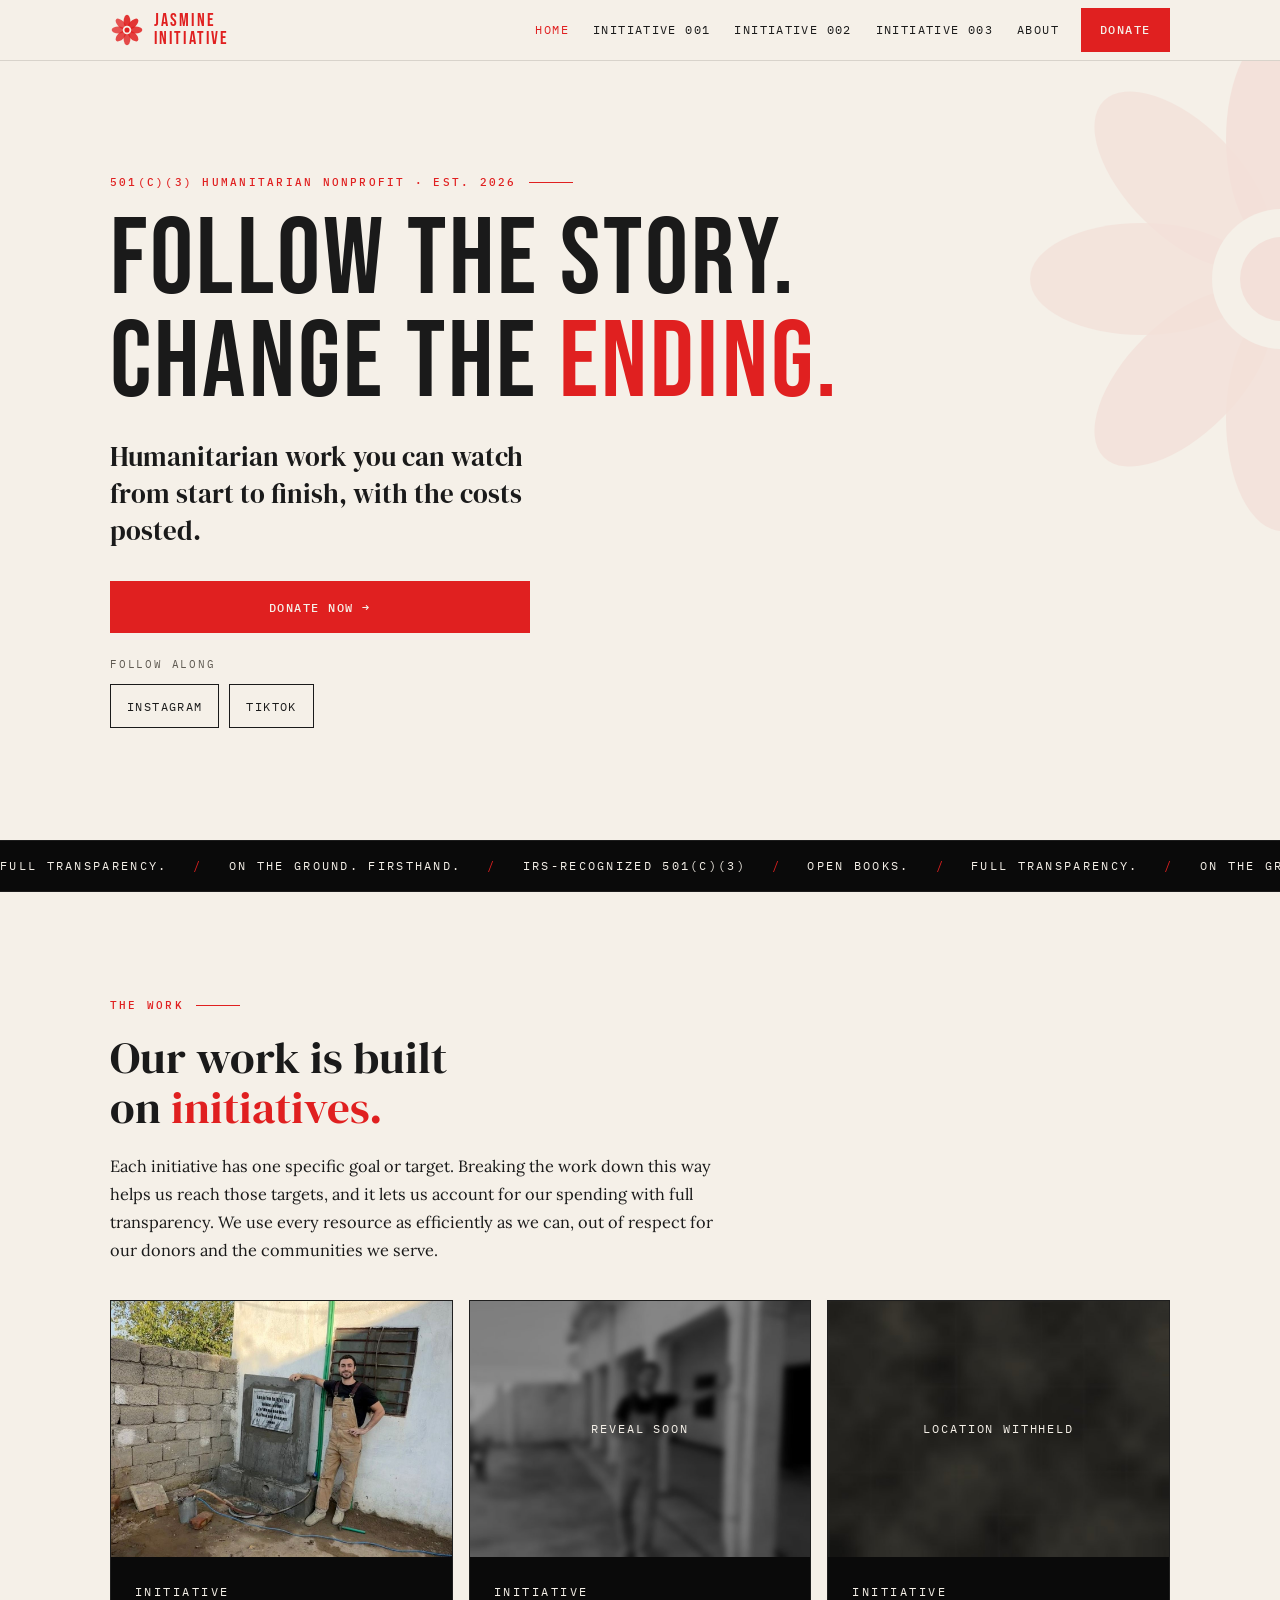
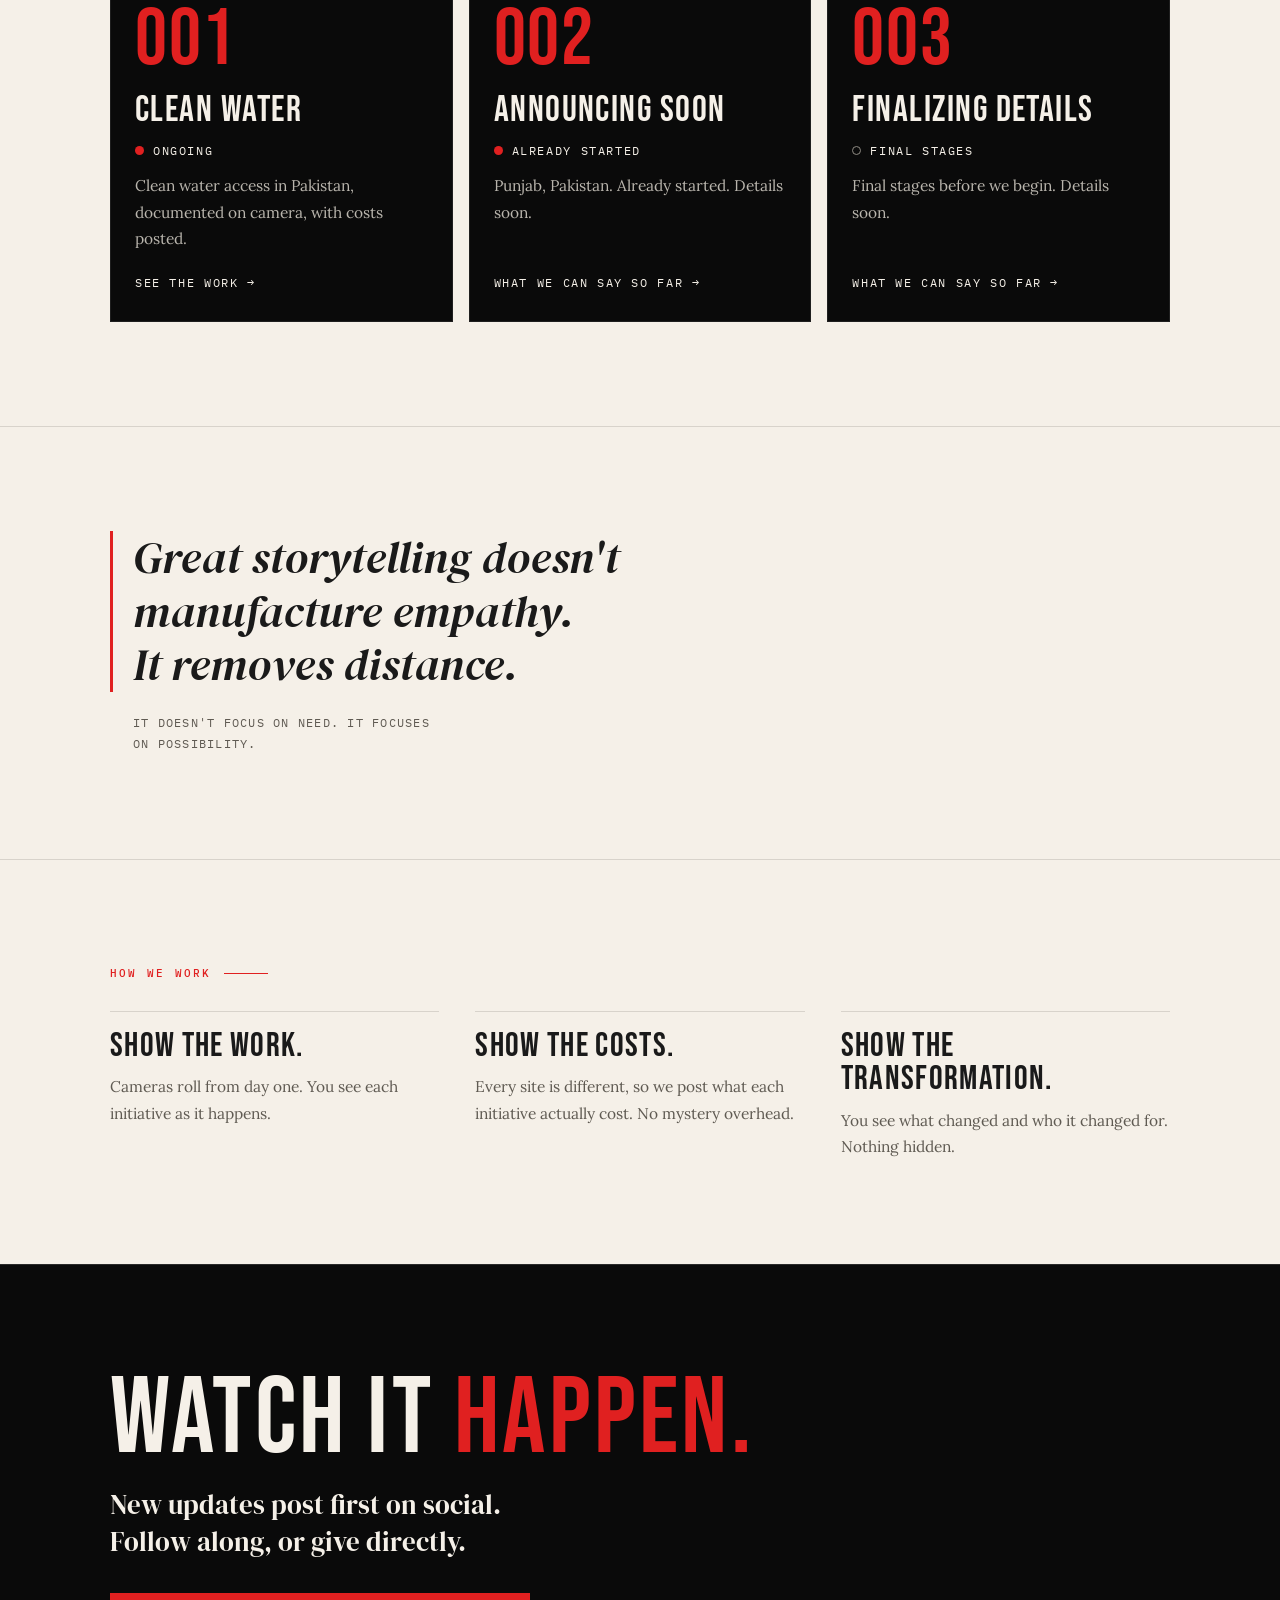
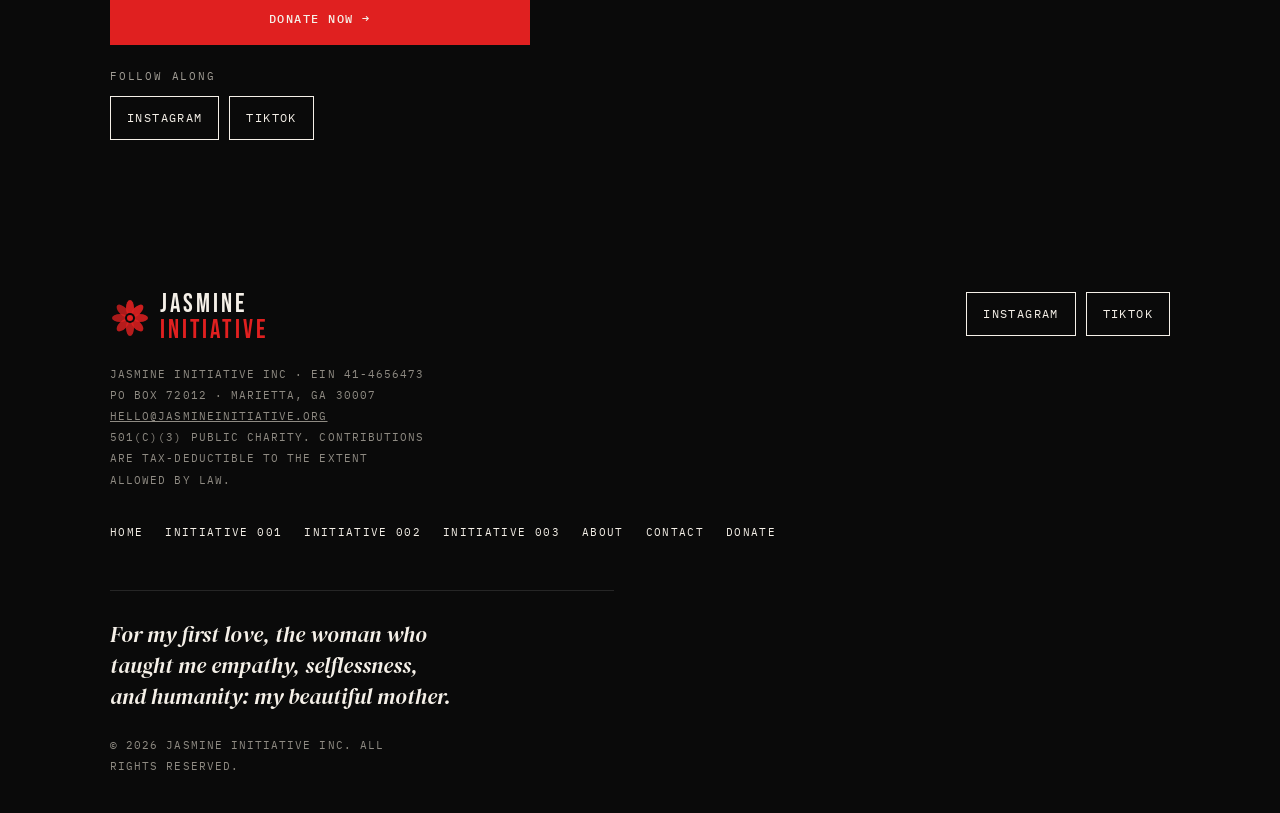
==== index.html @ 0923b0aa "Remove receipt/tracked-to-the-dollar promises sitewide; post costs per initiative instead Co-Authore" ====
<!doctype html>
<html lang="en">
<head>
<meta charset="utf-8">
<meta name="viewport" content="width=device-width, initial-scale=1, viewport-fit=cover">
<title>Jasmine Initiative | Follow the story. Change the ending.</title>
<meta name="description" content="Humanitarian work you can watch from start to finish, with every dollar tracked. A 501(c)(3) public charity.">
<meta name="theme-color" content="#0A0A0A">
<meta property="og:site_name" content="Jasmine Initiative">
<meta property="og:type" content="website">
<meta property="og:title" content="Jasmine Initiative | Follow the story. Change the ending.">
<meta property="og:description" content="Humanitarian work you can watch from start to finish, with every dollar tracked. A 501(c)(3) public charity.">
<meta name="twitter:card" content="summary_large_image">
<meta property="og:url" content="https://jasmineinitiative.org/">
<meta property="og:image" content="https://jasmineinitiative.org/img/share.jpg">
<link rel="canonical" href="https://jasmineinitiative.org/">
<link rel="icon" href="data:image/svg+xml,%3Csvg xmlns='http://www.w3.org/2000/svg' viewBox='0 0 40 40'%3E%3Crect width='40' height='40' fill='%230A0A0A'/%3E%3Cg fill='%23E02020'%3E%3Cellipse cx='20' cy='10' rx='4' ry='8'/%3E%3Cellipse cx='20' cy='10' rx='4' ry='8' transform='rotate(45 20 20)'/%3E%3Cellipse cx='20' cy='10' rx='4' ry='8' transform='rotate(90 20 20)'/%3E%3Cellipse cx='20' cy='10' rx='4' ry='8' transform='rotate(135 20 20)'/%3E%3Cellipse cx='20' cy='10' rx='4' ry='8' transform='rotate(180 20 20)'/%3E%3Cellipse cx='20' cy='10' rx='4' ry='8' transform='rotate(225 20 20)'/%3E%3Cellipse cx='20' cy='10' rx='4' ry='8' transform='rotate(270 20 20)'/%3E%3Cellipse cx='20' cy='10' rx='4' ry='8' transform='rotate(315 20 20)'/%3E%3C/g%3E%3Ccircle cx='20' cy='20' r='5' fill='%230A0A0A'/%3E%3Ccircle cx='20' cy='20' r='3' fill='%23E02020'/%3E%3C/svg%3E">
<link rel="preconnect" href="https://fonts.googleapis.com">
<link rel="preconnect" href="https://fonts.gstatic.com" crossorigin>
<link href="https://fonts.googleapis.com/css2?family=Bebas+Neue&family=DM+Serif+Display:ital@0;1&family=IBM+Plex+Mono:wght@400;500&family=Lora:ital,wght@0,400;0,500;1,400&display=swap" rel="stylesheet">
<link rel="stylesheet" href="assets/site.css?v=7f39c078">
</head>
<body>
<svg width="0" height="0" style="position:absolute" aria-hidden="true" focusable="false">
  <symbol id="flower" viewBox="0 0 40 40">
    <g fill="#E02020">
      <ellipse cx="20" cy="10" rx="4" ry="8" opacity=".9"/>
      <ellipse cx="20" cy="10" rx="4" ry="8" opacity=".9" transform="rotate(45 20 20)"/>
      <ellipse cx="20" cy="10" rx="4" ry="8" opacity=".85" transform="rotate(90 20 20)"/>
      <ellipse cx="20" cy="10" rx="4" ry="8" opacity=".85" transform="rotate(135 20 20)"/>
      <ellipse cx="20" cy="10" rx="4" ry="8" opacity=".8" transform="rotate(180 20 20)"/>
      <ellipse cx="20" cy="10" rx="4" ry="8" opacity=".8" transform="rotate(225 20 20)"/>
      <ellipse cx="20" cy="10" rx="4" ry="8" opacity=".75" transform="rotate(270 20 20)"/>
      <ellipse cx="20" cy="10" rx="4" ry="8" opacity=".75" transform="rotate(315 20 20)"/>
    </g>
    <circle cx="20" cy="20" r="5" style="fill:var(--core,#F5F0E8)"/>
    <circle cx="20" cy="20" r="3" fill="#E02020"/>
  </symbol>
</svg>

<a class="skip" href="#main">Skip to content</a>
<header class="bar">
  <div class="wrap bar-in">
    <a class="brand" href="./" aria-current="page" data-nav aria-label="Jasmine Initiative home">
      <svg aria-hidden="true"><use href="#flower"/></svg>
      <span class="brand-t"><span>JASMINE</span><span class="i">INITIATIVE</span></span>
    </a>
    <nav class="nav-d" aria-label="Primary">
      <a href="./" aria-current="page" data-nav>Home</a>
      <a href="initiative-001/" data-nav>Initiative 001</a>
      <a href="initiative-002/" data-nav>Initiative 002</a>
      <a href="initiative-003/" data-nav>Initiative 003</a>
      <a href="about/" data-nav>About</a>
    </nav>
    <a class="btn" style="min-height:44px;padding:0 18px" href="donate/" data-nav>Donate</a>
    <button class="menu-btn" id="menuBtn" type="button" aria-expanded="false" aria-controls="menu">Menu</button>
  </div>
</header>

<div class="menu" id="menu" hidden>
  <a class="big" href="./" aria-current="page" data-nav>Home</a>
  <a class="big" href="initiative-001/" data-nav>Initiative 001</a>
  <a class="big" href="initiative-002/" data-nav>Initiative 002</a>
  <a class="big" href="initiative-003/" data-nav>Initiative 003</a>
  <a class="big" href="about/" data-nav>About</a>
  <a class="big" href="contact/" data-nav>Contact</a>
  <a class="big" href="donate/" data-nav>Donate</a>
  <div class="follow">
    <p class="mono" style="margin:0 0 10px">Follow along</p>
    <div class="socials" data-socials></div>
  </div>
</div>


<main id="main">
  <section class="hero">
    <svg class="hero-flower" viewBox="0 0 40 40" aria-hidden="true"><use href="#flower"/></svg>
    <div class="wrap">
      <p class="eyebrow">501(c)(3) Humanitarian Nonprofit &middot; Est. 2026</p>
      <h1 class="h1">Follow the story.<br>Change the <em>ending.</em></h1>
      <p class="lede">Humanitarian work you can watch from start to finish, with the costs posted.</p>
      <div class="cta">
        <a class="btn" href="donate/" data-nav>Donate now &rarr;</a>
      </div>
      <p class="mono follow-label">Follow along</p>
      <div class="socials" data-socials></div>
    </div>
  </section>

  <div class="ticker" aria-hidden="true">
    <div class="track">
      <span>Full transparency.</span><span>On the ground. Firsthand.</span><span>IRS-recognized 501(c)(3)</span><span>Open books.</span>
      <span>Full transparency.</span><span>On the ground. Firsthand.</span><span>IRS-recognized 501(c)(3)</span><span>Open books.</span>
    </div>
  </div>

  <section class="sec">
    <div class="wrap">
      <p class="eyebrow">The work</p>
      <h2 class="h2">Our work is built on <em>initiatives.</em></h2>
      <p class="copy">Each initiative has one specific goal or target. Breaking the work down this way helps us reach those targets, and it lets us account for our spending with full transparency. We use every resource as efficiently as we can, out of respect for our donors and the communities we serve.</p>
      <div class="cards" style="margin-top:36px">
        <a class="card c" href="initiative-001/" data-nav>
          <div class="c-media"><img src="img/well-1-plaque-wide.jpg" width="1600" height="900" loading="lazy" alt="Chuck standing beside the first well with the Initiative 001 plaque mounted on it"></div>
          <div class="c-body">
            <div class="c-num"><span class="lab">Initiative</span><span class="n">001</span></div>
            <h3>Clean water</h3>
            <span class="status"><i aria-hidden="true"></i>Ongoing</span>
            <p>Clean water access in Pakistan, documented on camera, with costs posted.</p>
            <span class="go">See the work &rarr;</span>
          </div>
        </a>
        <a class="card c" href="initiative-002/" data-nav>
          <div class="c-media"><img src="img/initiative-002-teaser.jpg" width="800" height="600" loading="lazy" alt=""><span class="c-tag">Reveal soon</span></div>
          <div class="c-body">
            <div class="c-num"><span class="lab">Initiative</span><span class="n">002</span></div>
            <h3>Announcing soon</h3>
            <span class="status"><i aria-hidden="true"></i>Already started</span>
            <p>Punjab, Pakistan. Already started. Details soon.</p>
            <span class="go">What we can say so far &rarr;</span>
          </div>
        </a>
        <a class="card c" href="initiative-003/" data-nav>
          <div class="c-media"><img src="img/initiative-003-map.jpg" width="800" height="600" loading="lazy" alt=""><span class="c-tag">Location withheld</span></div>
          <div class="c-body">
            <div class="c-num"><span class="lab">Initiative</span><span class="n">003</span></div>
            <h3>Finalizing details</h3>
            <span class="status"><i class="off" aria-hidden="true"></i>Final stages</span>
            <p>Final stages before we begin. Details soon.</p>
            <span class="go">What we can say so far &rarr;</span>
          </div>
        </a>
      </div>
    </div>
  </section>

  <section class="sec">
    <div class="wrap">
      <blockquote class="pull" style="margin-inline:0">Great storytelling doesn't manufacture empathy. It removes distance.</blockquote>
      <p class="pull-sub">It doesn't focus on need. It focuses on possibility.</p>
    </div>
  </section>

  <section class="sec">
    <div class="wrap">
      <p class="eyebrow">How we work</p>
      <div class="trio" style="margin-top:28px">
        <div><h3>Show the work.</h3><p>Cameras roll from day one. You see each initiative as it happens.</p></div>
        <div><h3>Show the costs.</h3><p>Every site is different, so we post what each initiative actually cost. No mystery overhead.</p></div>
        <div><h3>Show the transformation.</h3><p>You see what changed and who it changed for. Nothing hidden.</p></div>
      </div>
    </div>
  </section>

  <section class="sec band-dark">
    <div class="wrap">
      <h2 class="h1" style="margin-bottom:16px">Watch it <em>happen.</em></h2>
      <p class="lede" style="max-width:30ch">New updates post first on social. Follow along, or give directly.</p>
      <div class="cta" style="margin-bottom:8px"><a class="btn" href="donate/" data-nav>Donate now &rarr;</a></div>
      <p class="mono follow-label">Follow along</p>
      <div class="socials" data-socials></div>
    </div>
  </section>
</main>
<footer class="foot">
  <div class="wrap">
    <div class="foot-in">
      <div>
        <div class="brand" style="margin:0 0 20px">
          <svg aria-hidden="true"><use href="#flower"/></svg>
          <span class="brand-t"><span>JASMINE</span><span class="i">INITIATIVE</span></span>
        </div>
        <p>Jasmine Initiative Inc &middot; EIN 41-4656473<br>PO Box 72012 &middot; Marietta, GA 30007<br><a class="em" data-em="uryyb@wnfzvarvavgvngvir.bet">hello [at] jasmineinitiative [dot] org</a><br>501(c)(3) public charity. Contributions are tax-deductible to the extent allowed by law.</p>
      </div>
      <div class="socials" data-socials style="align-content:flex-start"></div>
    </div>
    <nav aria-label="Footer">
      <a href="./" aria-current="page" data-nav>Home</a>
      <a href="initiative-001/" data-nav>Initiative 001</a>
      <a href="initiative-002/" data-nav>Initiative 002</a>
      <a href="initiative-003/" data-nav>Initiative 003</a>
      <a href="about/" data-nav>About</a>
      <a href="contact/" data-nav>Contact</a>
      <a href="donate/" data-nav>Donate</a>
    </nav>
    <p class="dedication">For my first love, the woman who taught me empathy, selflessness, and humanity: my beautiful mother.</p>
    <p class="copyright">&copy; 2026 Jasmine Initiative Inc. All rights reserved.</p>
  </div>
</footer>

<script src="assets/site.js?v=7f39c078"></script>
</body>
</html>
---- assets/site.css ----
/* Layout: mobile-first, single column bands. Light pages for donors, dark pages for the initiatives.
     One red moment per headline, red never used as a background. Committed single look (brand rule), not OS-theme driven. */
  :root{
    --ink:#1A1A1A; --paper:#F5F0E8; --black:#0A0A0A; --red:#E02020;
    --display:'Bebas Neue','Arial Narrow',Impact,sans-serif;
    --serif:'DM Serif Display',Georgia,serif;
    --mono:'IBM Plex Mono','Courier New',monospace;
    --body:'Lora',Georgia,serif;
    --bg:var(--paper); --fg:var(--ink); --muted:#5F5A52; --line:#D8D3CB; --card:#FBF8F2;
    color-scheme:light;
  }
  body.dark{ --bg:var(--black); --fg:var(--paper); --muted:#A19D95; --line:#262626; --card:#121212; }

  .give{max-width:560px;width:100%}
@media(min-width:860px){.give-grid{grid-template-columns:1fr minmax(0,520px);align-items:start}.give{justify-self:end}}
.give{position:relative}
.give dbox-widget{display:block;min-height:420px;position:relative}
.give-loading{position:absolute;top:24px;left:0;right:0;margin:0;font-family:var(--mono);font-size:.78rem;letter-spacing:.12em;text-transform:uppercase;color:var(--muted,#555)}
.give-loading[hidden]{display:none}
.give-note{font-family:var(--mono);font-size:.74rem;line-height:1.7;margin:18px 0 0;color:var(--muted,#555)}
.give-note a{text-decoration:underline;text-underline-offset:3px}
@media(max-width:859px){
  .cards .card.c{display:grid;grid-template-columns:112px 1fr;align-items:stretch}
  .cards .card.c .c-media{aspect-ratio:auto;min-height:132px}
  .cards .card.c:first-child .c-media img{object-position:80% 50%}
  .cards .card.c .c-tag,.cards .card.c .c-body p,.cards .card.c .go{display:none}
  .cards .card.c .c-body{padding:14px 16px;gap:6px;justify-content:center}
  .cards .card.c .c-num{flex-direction:row;align-items:baseline;gap:10px;margin:0}
  .cards .card.c .c-num .n{font-size:2.2rem}
  .cards .card.c h3{font-size:1.45rem;line-height:1.05}
}
[hidden]{display:none!important}
  *,*::before,*::after{box-sizing:border-box}
  body{margin:0;background:var(--bg);color:var(--fg);font-family:var(--body);font-size:16px;line-height:1.7;-webkit-text-size-adjust:100%}
  body.menu-open{overflow:hidden}
  body::before{content:"";position:fixed;inset:0 0 auto;height:env(safe-area-inset-top,0px);z-index:60;background:var(--bg)}
  a{color:inherit}
  :focus-visible{outline:2px solid var(--red);outline-offset:3px}
  .skip{position:absolute;left:-999px;top:8px;background:var(--black);color:var(--paper);padding:10px 14px;font-family:var(--mono);font-size:.75rem;z-index:100}
  .skip:focus{left:8px}

  .wrap{width:100%;max-width:1100px;margin:0 auto;padding-left:max(20px,env(safe-area-inset-left,0px));padding-right:max(20px,env(safe-area-inset-right,0px))}

  /* Header */
  .bar{position:sticky;top:env(safe-area-inset-top,0px);z-index:50;background:var(--bg);border-bottom:1px solid var(--line)}
  .bar-in{display:flex;align-items:center;gap:10px;min-height:60px}
  .brand{display:flex;align-items:center;gap:10px;text-decoration:none;color:var(--fg);margin-right:auto;min-width:0}
  .brand svg{width:34px;height:34px;flex:none;--core:var(--bg)}
  .brand-t{font-family:var(--display);font-size:1.1rem;letter-spacing:.12em;line-height:1.02}
  .brand-t span{display:block}
  .brand-t .i{color:var(--red)}
  .nav-d{display:none;gap:24px;margin-right:12px}
  .nav-d a{font-family:var(--mono);font-size:.72rem;letter-spacing:.12em;text-transform:uppercase;text-decoration:none;padding:8px 0}
  .nav-d a:hover,[aria-current="page"]{color:var(--red)}
  .menu-btn{font-family:var(--mono);font-size:.72rem;letter-spacing:.12em;text-transform:uppercase;background:none;color:var(--fg);border:1px solid var(--line);min-height:44px;padding:0 14px;cursor:pointer}
  @media(min-width:1020px){.nav-d{display:flex}.menu-btn{display:none}}

  .menu{position:fixed;inset:0;z-index:45;background:var(--bg);display:flex;flex-direction:column;overflow-y:auto;
    padding:calc(72px + env(safe-area-inset-top,0px)) max(20px,env(safe-area-inset-right,0px)) calc(28px + env(safe-area-inset-bottom,0px)) max(20px,env(safe-area-inset-left,0px))}
  .menu a.big{font-family:var(--display);font-size:clamp(2.6rem,12vw,4rem);line-height:1;letter-spacing:.04em;text-decoration:none;padding:.3em 0;border-bottom:1px solid var(--line)}
  .menu .follow{margin-top:28px}

  /* Type */
  .eyebrow{display:flex;align-items:center;gap:12px;font-family:var(--mono);font-weight:500;font-size:.7rem;letter-spacing:.2em;text-transform:uppercase;color:var(--red);margin:0 0 18px}
  .eyebrow::after{content:"";width:44px;height:1px;background:var(--red);flex:none}
  .h1{font-family:var(--display);font-weight:400;font-size:clamp(2.7rem,11.5vw,6.75rem);line-height:.95;letter-spacing:.03em;margin:0 0 24px;text-wrap:balance}
  .h1 em{font-style:normal;color:var(--red)}
  .h2{font-family:var(--serif);font-weight:400;font-size:clamp(1.8rem,5.2vw,2.8rem);line-height:1.12;margin:0 0 20px;max-width:24ch;text-wrap:balance}
  .lede{font-family:var(--serif);font-size:clamp(1.2rem,3.6vw,1.7rem);line-height:1.35;max-width:34ch;margin:0 0 32px}
  .copy{max-width:62ch;font-size:1.02rem;margin:0 0 1.1em}
  .mono{font-family:var(--mono);font-size:.7rem;letter-spacing:.16em;text-transform:uppercase;color:var(--muted)}

  /* Bands */
  .sec{padding-block:clamp(56px,9vw,104px)}
  .sec + .sec{border-top:1px solid var(--line)}
  .band-dark{background:var(--black);color:var(--paper);--fg:var(--paper);--muted:#A19D95;--line:#2a2a2a}
  .hero{position:relative;overflow:hidden;overflow:clip;padding-block:clamp(40px,9vw,112px)}
  .hero .wrap{position:relative;z-index:1}
  .hero-flower{position:absolute;right:-22%;top:-8%;width:min(78vw,560px);height:auto;opacity:.07;pointer-events:none;--core:var(--bg)}

  /* Buttons + chips */
  .cta{display:flex;flex-direction:column;gap:14px;align-items:stretch;max-width:420px}
  .btn{display:inline-flex;align-items:center;justify-content:center;gap:10px;min-height:52px;padding:0 26px;background:var(--red);color:var(--paper);font-family:var(--mono);font-weight:500;font-size:.78rem;letter-spacing:.12em;text-transform:uppercase;text-decoration:none;border:1px solid var(--red);cursor:pointer}
  .btn:hover{filter:brightness(.92)}
  .btn.is-off{background:transparent;color:var(--muted);border:1px dashed var(--muted);cursor:not-allowed;filter:none}
  .socials{display:flex;flex-wrap:wrap;gap:10px}
  .chip{display:inline-flex;align-items:center;min-height:44px;padding:0 16px;border:1px solid var(--fg);font-family:var(--mono);font-size:.72rem;letter-spacing:.12em;text-transform:uppercase;text-decoration:none;color:var(--fg)}
  a.chip:hover{background:var(--fg);color:var(--bg)}
  .chip.is-off{border:1px dashed var(--muted);color:var(--muted)}
  .follow-label{margin:22px 0 10px}

  /* Ticker */
  .ticker{background:var(--black);color:var(--paper);overflow:hidden;border-block:1px solid #1d1d1d}
  .track{display:flex;width:max-content;animation:slide 40s linear infinite}
  .track span{font-family:var(--mono);font-size:.72rem;letter-spacing:.2em;text-transform:uppercase;padding:15px 0;white-space:nowrap}
  .track span::after{content:"/";color:var(--red);padding:0 26px}
  @keyframes slide{to{transform:translateX(-50%)}}
  @media(prefers-reduced-motion:reduce){.track{animation:none}}

  /* Cards */
  .cards{display:grid;gap:16px;grid-template-columns:1fr}
  @media(min-width:900px){.cards{grid-template-columns:repeat(3,1fr)}}
  .h2 em{font-style:normal;color:var(--red)}
  .card.c{padding:0;gap:0;overflow:hidden}
  .c-media{position:relative;aspect-ratio:4/3;background:#111;overflow:hidden;display:grid;place-items:center}
  .c-media img{position:absolute;inset:0;width:100%;height:100%;object-fit:cover;object-position:30% 50%;display:block}
  .c-media.dim img{filter:grayscale(1) blur(7px) brightness(.45);transform:scale(1.12)}
  .c-media .mark{width:34%;height:auto;opacity:.22;position:relative}
  .c-tag{position:relative;font-family:var(--mono);font-size:.72rem;letter-spacing:.16em;text-transform:uppercase;color:var(--paper)}
  .c-body{display:flex;flex-direction:column;gap:12px;padding:24px 24px 28px;flex:1}
  .c-num{display:flex;flex-direction:column;gap:4px;margin-bottom:6px}
  .c-num .lab{font-family:var(--mono);font-size:.78rem;letter-spacing:.2em;text-transform:uppercase;color:var(--paper)}
  .c-num .n{font-family:var(--display);font-size:5rem;line-height:.85;letter-spacing:.02em;color:var(--red)}
  .card.c h3{font-size:2.3rem}
  .status{display:inline-flex;align-items:center;gap:9px;font-family:var(--mono);font-size:.72rem;letter-spacing:.14em;text-transform:uppercase;color:var(--paper)}
  .status i{width:9px;height:9px;border-radius:50%;background:var(--red);flex:none}
  .status i.off{background:transparent;border:1.5px solid #8F8B83}
  .card{display:flex;flex-direction:column;gap:14px;min-width:0;background:var(--black);color:var(--paper);--fg:var(--paper);--muted:#8F8B83;--line:#262626;padding:28px 24px;border:1px solid #1f1f1f;text-decoration:none}
  .card:hover{border-color:#444}
  .card h3{font-family:var(--display);font-weight:400;font-size:3.2rem;line-height:1;letter-spacing:.04em;margin:0}
  .card p{margin:0;color:#B9B5AD;font-size:.97rem}
  .card .go{margin-top:auto;padding-top:10px;font-family:var(--mono);font-size:.72rem;letter-spacing:.14em;text-transform:uppercase}

  /* Redacted record */
  .rd{display:grid;grid-template-columns:7rem 1fr;gap:8px 12px;margin:4px 0 0;font-family:var(--mono);font-size:.72rem;letter-spacing:.08em;text-transform:uppercase}
  .rd dt{color:var(--muted)}
  .rd dd{margin:0;min-width:0}
  .x{display:inline-block;width:var(--w,8ch);max-width:100%;height:.95em;vertical-align:-.12em;background:#2e2e2e}

  /* Fact lists */
  .facts{margin:0}
  .facts div{display:grid;grid-template-columns:minmax(7.5rem,32%) 1fr;gap:12px;padding:14px 0;border-bottom:1px solid var(--line)}
  .facts dt{font-family:var(--mono);font-size:.68rem;letter-spacing:.15em;text-transform:uppercase;color:var(--muted);padding-top:.35em}
  .facts dd{margin:0;min-width:0;overflow-wrap:anywhere}

  .attrib{display:flex;flex-direction:column;gap:4px;margin:0 0 28px;font-family:var(--mono);font-size:.78rem;letter-spacing:.14em;text-transform:uppercase;color:var(--muted)}
  .attrib span{color:var(--fg)}
  .pull{font-family:var(--serif);font-style:italic;font-size:clamp(1.6rem,5.5vw,2.8rem);line-height:1.2;margin:0 0 20px;max-width:24ch;text-wrap:balance;border-left:3px solid var(--red);padding-left:20px}
  .pull-sub{font-family:var(--mono);font-size:.78rem;letter-spacing:.1em;text-transform:uppercase;color:var(--muted);margin:0;padding-left:23px;max-width:46ch;line-height:1.7}

  .trio{display:grid;gap:28px;grid-template-columns:1fr}
  @media(min-width:760px){.trio{grid-template-columns:repeat(3,1fr);gap:36px}}
  .trio > div{border-top:1px solid var(--line);padding-top:18px;min-width:0}
  .trio h3{font-family:var(--display);font-weight:400;font-size:2.1rem;letter-spacing:.04em;line-height:1;margin:0 0 10px}
  .trio p{margin:0;color:var(--muted);font-size:.97rem}

  .receipt{border:1px dashed var(--muted);background:var(--card);padding:22px;max-width:520px;font-family:var(--mono);font-size:.76rem;letter-spacing:.06em;text-transform:uppercase}
  .receipt h4{margin:0 0 14px;font-weight:500;font-size:.72rem;letter-spacing:.2em;color:var(--muted)}
  .receipt .rl{display:flex;gap:8px;align-items:baseline;line-height:2}
  .receipt .rl i{flex:1;border-bottom:1px dotted var(--muted);min-width:12px}

  .two{display:grid;gap:36px;grid-template-columns:1fr}
  @media(min-width:860px){.two{grid-template-columns:1fr 1fr;gap:64px}}
  .two > *{min-width:0}

  /* Footer */
  .foot{background:var(--black);color:var(--paper);--fg:var(--paper);--muted:#8F8B83;--line:#262626;padding-block:48px 36px}
  .foot-in{display:flex;flex-wrap:wrap;justify-content:space-between;gap:32px}
  .foot .brand-t{font-size:1.6rem}
  .foot .brand svg{--core:var(--black);width:40px;height:40px}
  .foot p{margin:0;font-family:var(--mono);font-size:.66rem;letter-spacing:.1em;text-transform:uppercase;color:#8F8B83;line-height:2;max-width:46ch}
  .foot nav{display:flex;flex-wrap:wrap;gap:6px 22px;margin-top:24px}
  .foot nav a{font-family:var(--mono);font-size:.7rem;letter-spacing:.12em;text-transform:uppercase;text-decoration:none;color:var(--paper);padding:8px 0}
  .foot nav a:hover{color:var(--red)}
  .counter{margin-top:8px;padding-top:28px;border-top:1px solid var(--line);max-width:640px}
  .counter .count{font-family:var(--display);font-size:clamp(3.6rem,17vw,7.5rem);line-height:.95;letter-spacing:.03em;margin:6px 0 12px;font-variant-numeric:tabular-nums}
  .counter .unit{font-family:var(--mono);font-size:.78rem;letter-spacing:.16em;text-transform:uppercase;color:var(--muted);margin-left:.8em}
  .counter .fine{font-size:.82rem;line-height:1.6;color:var(--muted);margin:0;max-width:56ch}
  .shot{margin:0;min-width:0}
  .shot img{display:block;width:100%;height:auto;background:#1a1a1a}
  .shot figcaption{font-family:var(--mono);font-size:.68rem;letter-spacing:.1em;text-transform:uppercase;color:var(--muted);padding-top:10px;line-height:1.6}
  .shot.wide img{aspect-ratio:16/9;object-fit:cover}
  .shots{display:grid;grid-template-columns:1fr 1fr;gap:14px 12px;margin-top:20px}
  .shots .shot img{aspect-ratio:4/5;object-fit:cover}
  @media(min-width:760px){.shots{grid-template-columns:repeat(4,1fr)}}
  .foot .dedication{font-family:var(--serif);font-style:italic;font-size:clamp(1.1rem,3.4vw,1.4rem);line-height:1.4;letter-spacing:0;text-transform:none;color:var(--paper);max-width:42ch;margin:40px 0 0;padding-top:28px;border-top:1px solid #262626;text-wrap:balance}
  .foot .copyright{margin-top:22px}
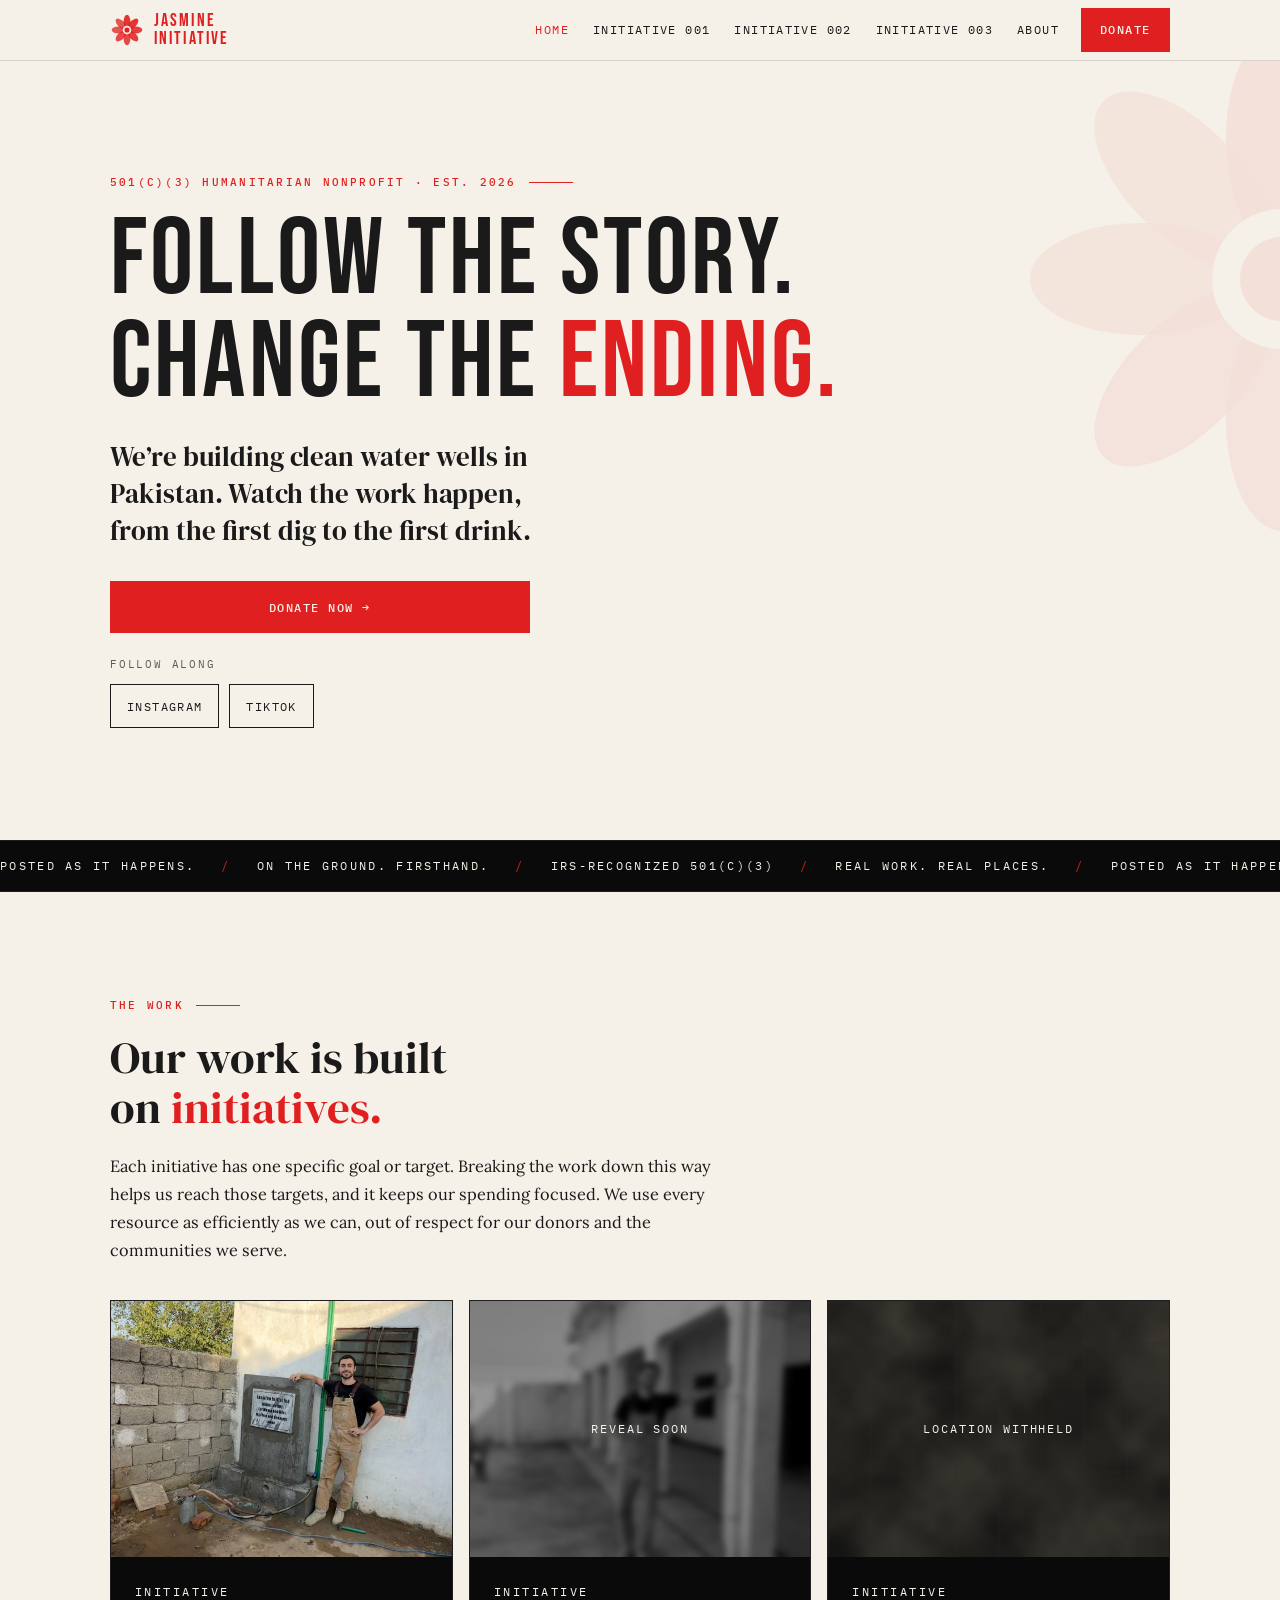
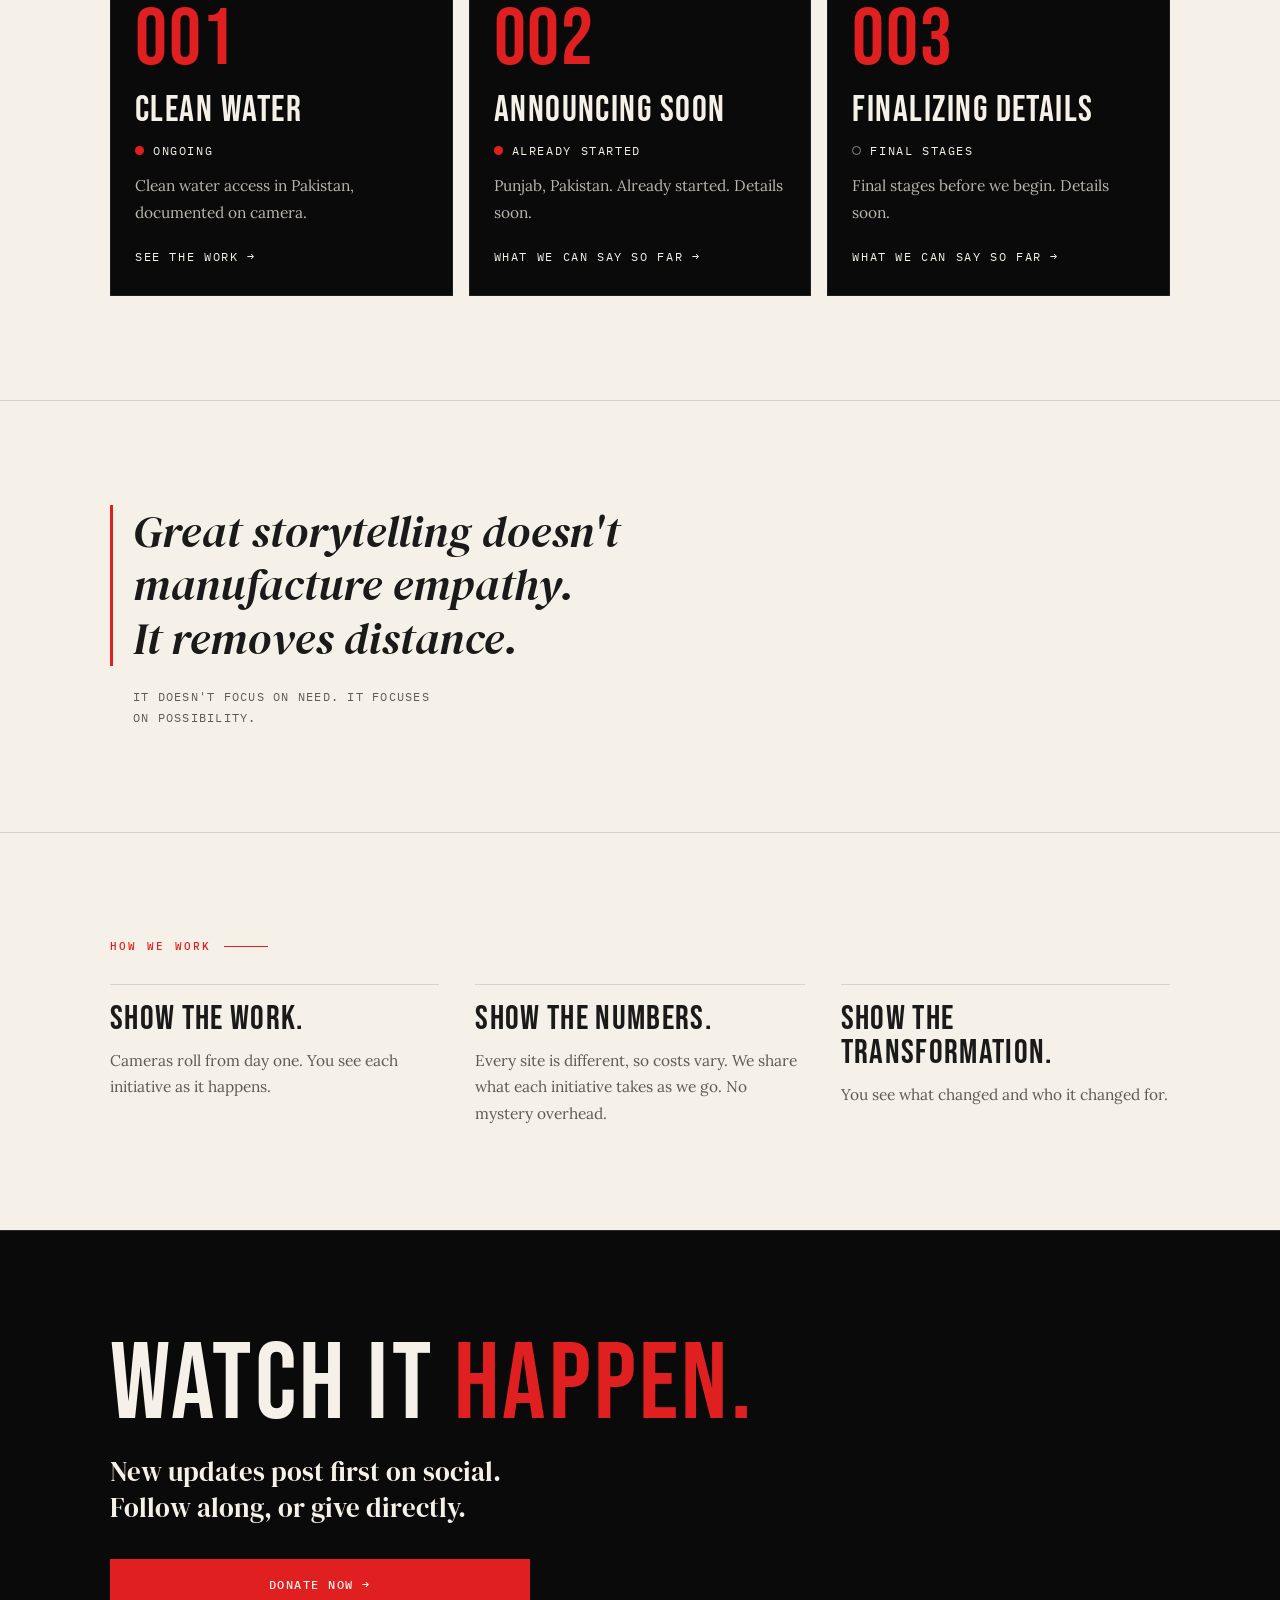
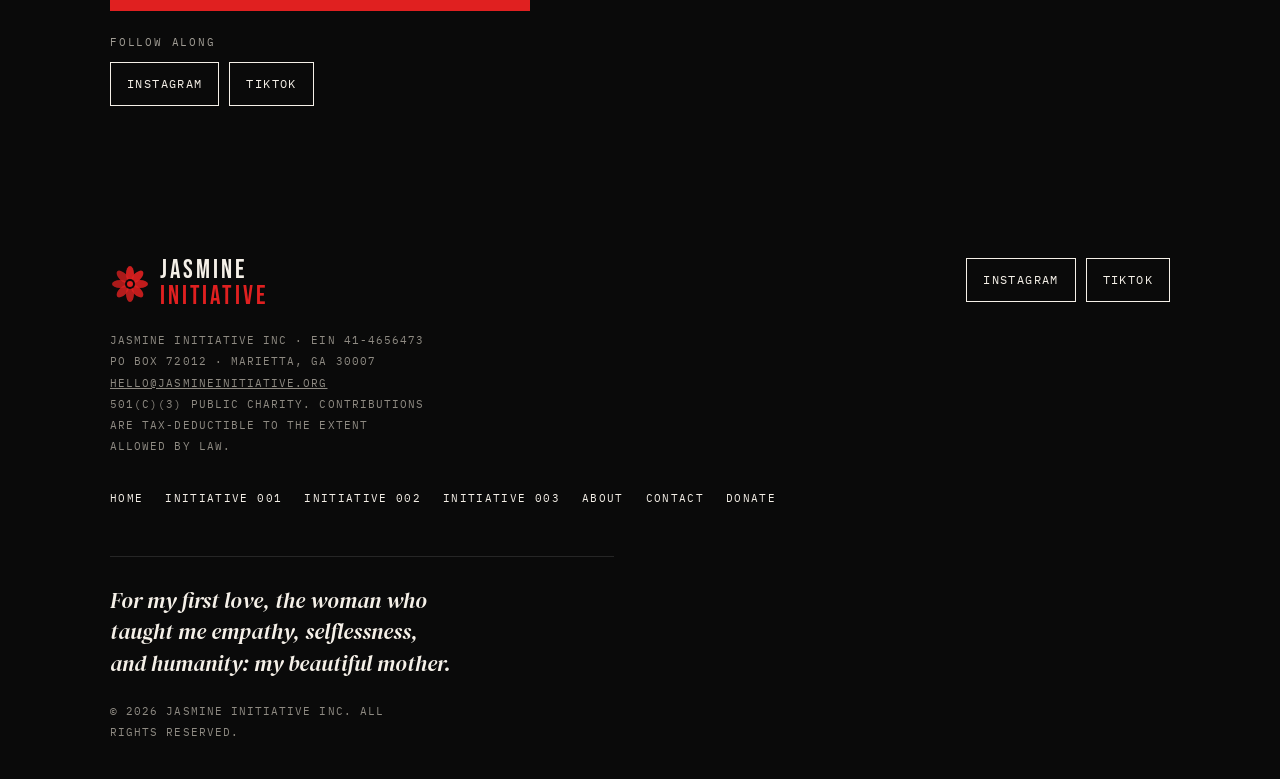
==== commit 3fa88ab6: "Homepage: say what we do (wells in Pakistan); remove open-books/full-transparency/nothing-hidden and" ====
--- a/index.html
+++ b/index.html
@@ -78,7 +78,7 @@
     <div class="wrap">
       <p class="eyebrow">501(c)(3) Humanitarian Nonprofit &middot; Est. 2026</p>
       <h1 class="h1">Follow the story.<br>Change the <em>ending.</em></h1>
-      <p class="lede">Humanitarian work you can watch from start to finish, with the costs posted.</p>
+      <p class="lede">We&rsquo;re building clean water wells in Pakistan. Watch the work happen, from the first dig to the first drink.</p>
       <div class="cta">
         <a class="btn" href="donate/" data-nav>Donate now &rarr;</a>
       </div>
@@ -89,8 +89,8 @@
 
   <div class="ticker" aria-hidden="true">
     <div class="track">
-      <span>Full transparency.</span><span>On the ground. Firsthand.</span><span>IRS-recognized 501(c)(3)</span><span>Open books.</span>
-      <span>Full transparency.</span><span>On the ground. Firsthand.</span><span>IRS-recognized 501(c)(3)</span><span>Open books.</span>
+      <span>Posted as it happens.</span><span>On the ground. Firsthand.</span><span>IRS-recognized 501(c)(3)</span><span>Real work. Real places.</span>
+      <span>Posted as it happens.</span><span>On the ground. Firsthand.</span><span>IRS-recognized 501(c)(3)</span><span>Real work. Real places.</span>
     </div>
   </div>
 
@@ -98,7 +98,7 @@
     <div class="wrap">
       <p class="eyebrow">The work</p>
       <h2 class="h2">Our work is built on <em>initiatives.</em></h2>
-      <p class="copy">Each initiative has one specific goal or target. Breaking the work down this way helps us reach those targets, and it lets us account for our spending with full transparency. We use every resource as efficiently as we can, out of respect for our donors and the communities we serve.</p>
+      <p class="copy">Each initiative has one specific goal or target. Breaking the work down this way helps us reach those targets, and it keeps our spending focused. We use every resource as efficiently as we can, out of respect for our donors and the communities we serve.</p>
       <div class="cards" style="margin-top:36px">
         <a class="card c" href="initiative-001/" data-nav>
           <div class="c-media"><img src="img/well-1-plaque-wide.jpg" width="1600" height="900" loading="lazy" alt="Chuck standing beside the first well with the Initiative 001 plaque mounted on it"></div>
@@ -106,7 +106,7 @@
             <div class="c-num"><span class="lab">Initiative</span><span class="n">001</span></div>
             <h3>Clean water</h3>
             <span class="status"><i aria-hidden="true"></i>Ongoing</span>
-            <p>Clean water access in Pakistan, documented on camera, with costs posted.</p>
+            <p>Clean water access in Pakistan, documented on camera.</p>
             <span class="go">See the work &rarr;</span>
           </div>
         </a>
@@ -146,8 +146,8 @@
       <p class="eyebrow">How we work</p>
       <div class="trio" style="margin-top:28px">
         <div><h3>Show the work.</h3><p>Cameras roll from day one. You see each initiative as it happens.</p></div>
-        <div><h3>Show the costs.</h3><p>Every site is different, so we post what each initiative actually cost. No mystery overhead.</p></div>
-        <div><h3>Show the transformation.</h3><p>You see what changed and who it changed for. Nothing hidden.</p></div>
+        <div><h3>Show the numbers.</h3><p>Every site is different, so costs vary. We share what each initiative takes as we go. No mystery overhead.</p></div>
+        <div><h3>Show the transformation.</h3><p>You see what changed and who it changed for.</p></div>
       </div>
     </div>
   </section>
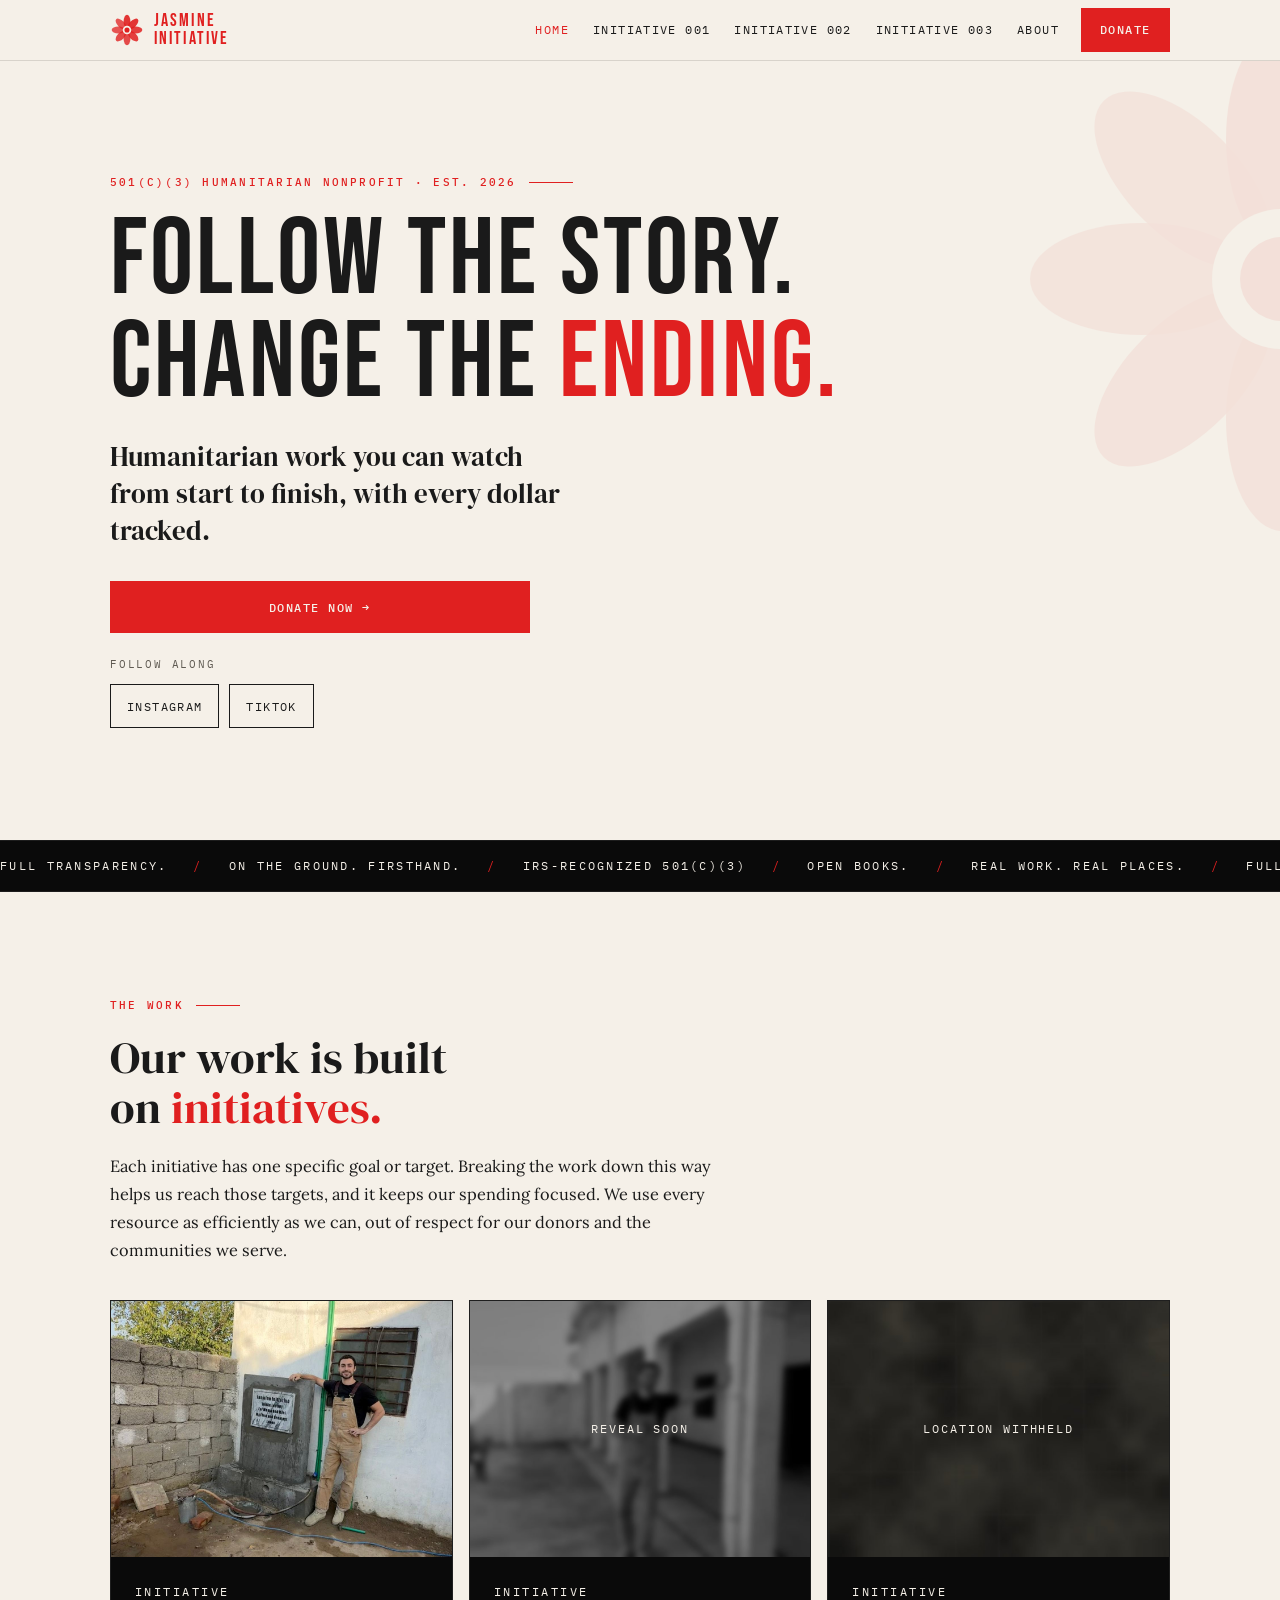
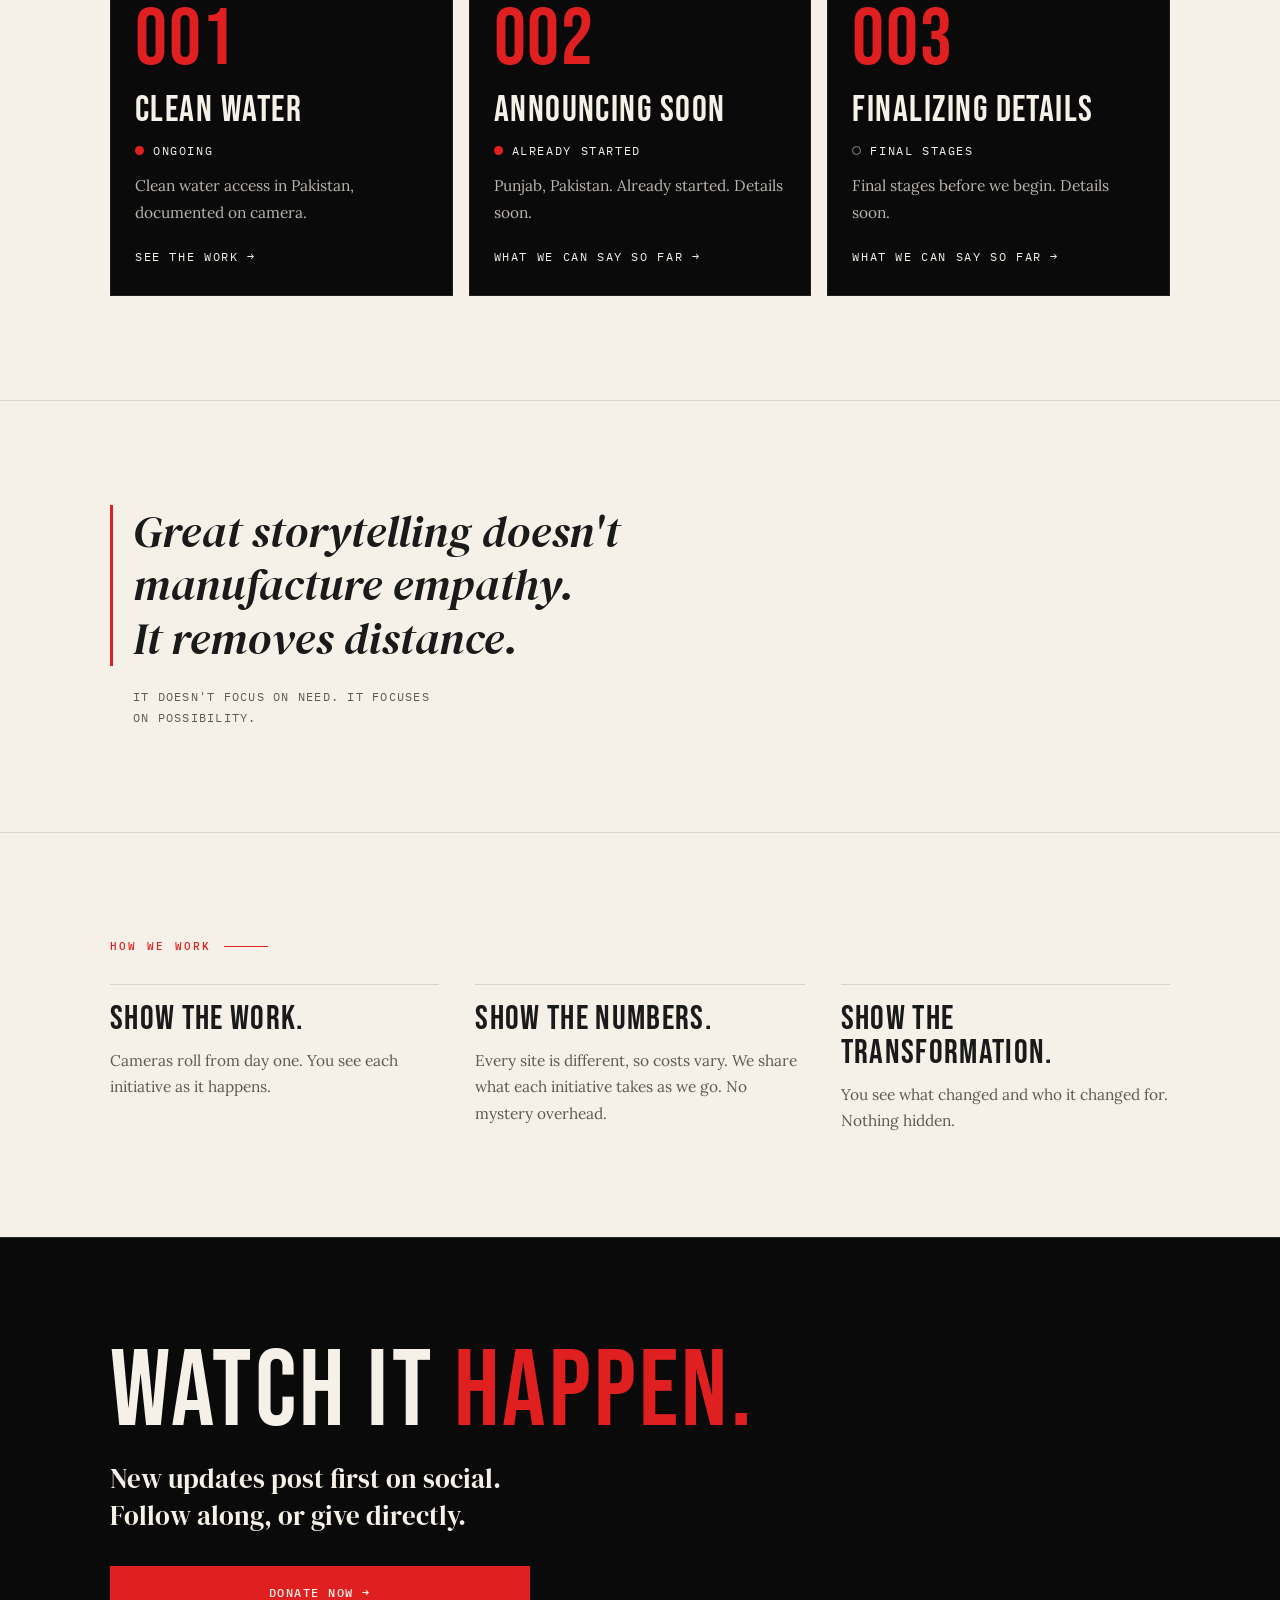
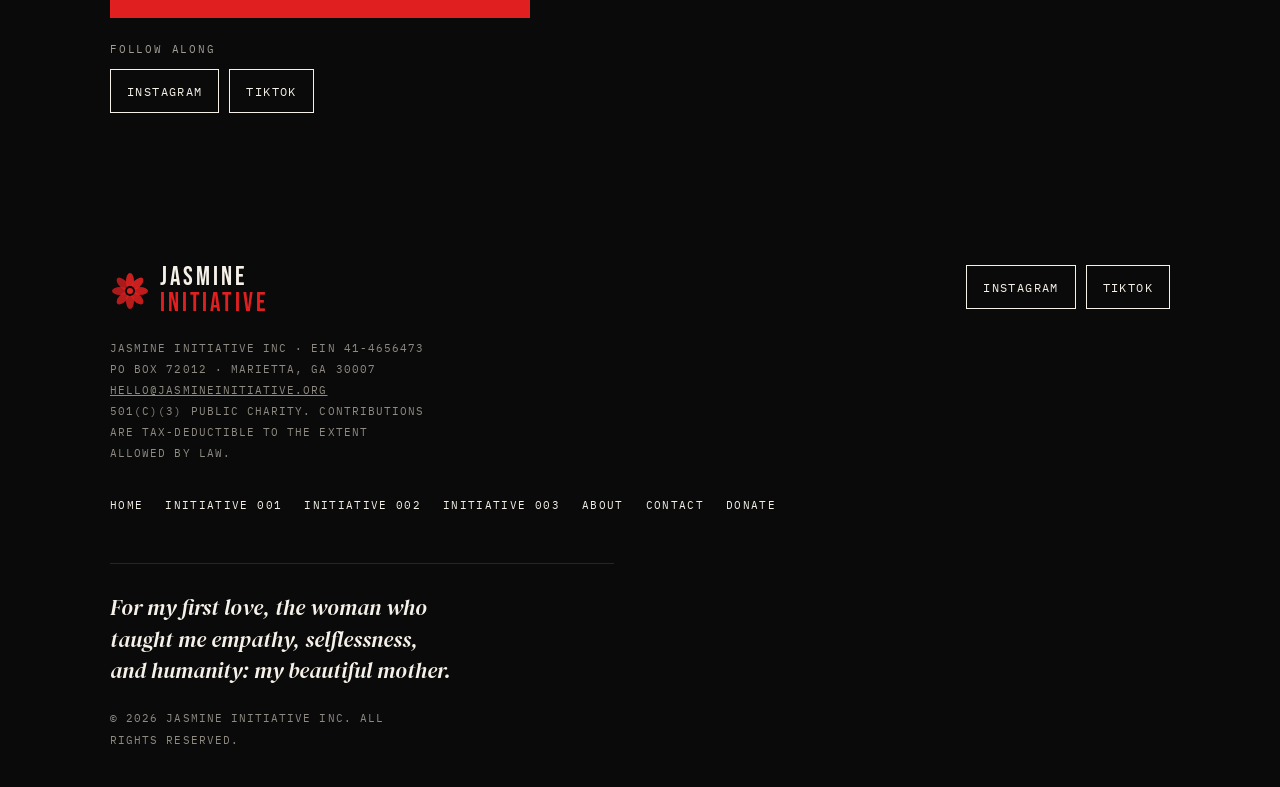
==== commit 418ecfe6: "Homepage: restore original headline line, banner and 'Nothing hidden'; add 'Real work. Real places.'" ====
--- a/index.html
+++ b/index.html
@@ -78,7 +78,7 @@
     <div class="wrap">
       <p class="eyebrow">501(c)(3) Humanitarian Nonprofit &middot; Est. 2026</p>
       <h1 class="h1">Follow the story.<br>Change the <em>ending.</em></h1>
-      <p class="lede">We&rsquo;re building clean water wells in Pakistan. Watch the work happen, from the first dig to the first drink.</p>
+      <p class="lede">Humanitarian work you can watch from start to finish, with every dollar tracked.</p>
       <div class="cta">
         <a class="btn" href="donate/" data-nav>Donate now &rarr;</a>
       </div>
@@ -89,8 +89,8 @@
 
   <div class="ticker" aria-hidden="true">
     <div class="track">
-      <span>Posted as it happens.</span><span>On the ground. Firsthand.</span><span>IRS-recognized 501(c)(3)</span><span>Real work. Real places.</span>
-      <span>Posted as it happens.</span><span>On the ground. Firsthand.</span><span>IRS-recognized 501(c)(3)</span><span>Real work. Real places.</span>
+      <span>Full transparency.</span><span>On the ground. Firsthand.</span><span>IRS-recognized 501(c)(3)</span><span>Open books.</span><span>Real work. Real places.</span>
+      <span>Full transparency.</span><span>On the ground. Firsthand.</span><span>IRS-recognized 501(c)(3)</span><span>Open books.</span><span>Real work. Real places.</span>
     </div>
   </div>
 
@@ -147,7 +147,7 @@
       <div class="trio" style="margin-top:28px">
         <div><h3>Show the work.</h3><p>Cameras roll from day one. You see each initiative as it happens.</p></div>
         <div><h3>Show the numbers.</h3><p>Every site is different, so costs vary. We share what each initiative takes as we go. No mystery overhead.</p></div>
-        <div><h3>Show the transformation.</h3><p>You see what changed and who it changed for.</p></div>
+        <div><h3>Show the transformation.</h3><p>You see what changed and who it changed for. Nothing hidden.</p></div>
       </div>
     </div>
   </section>
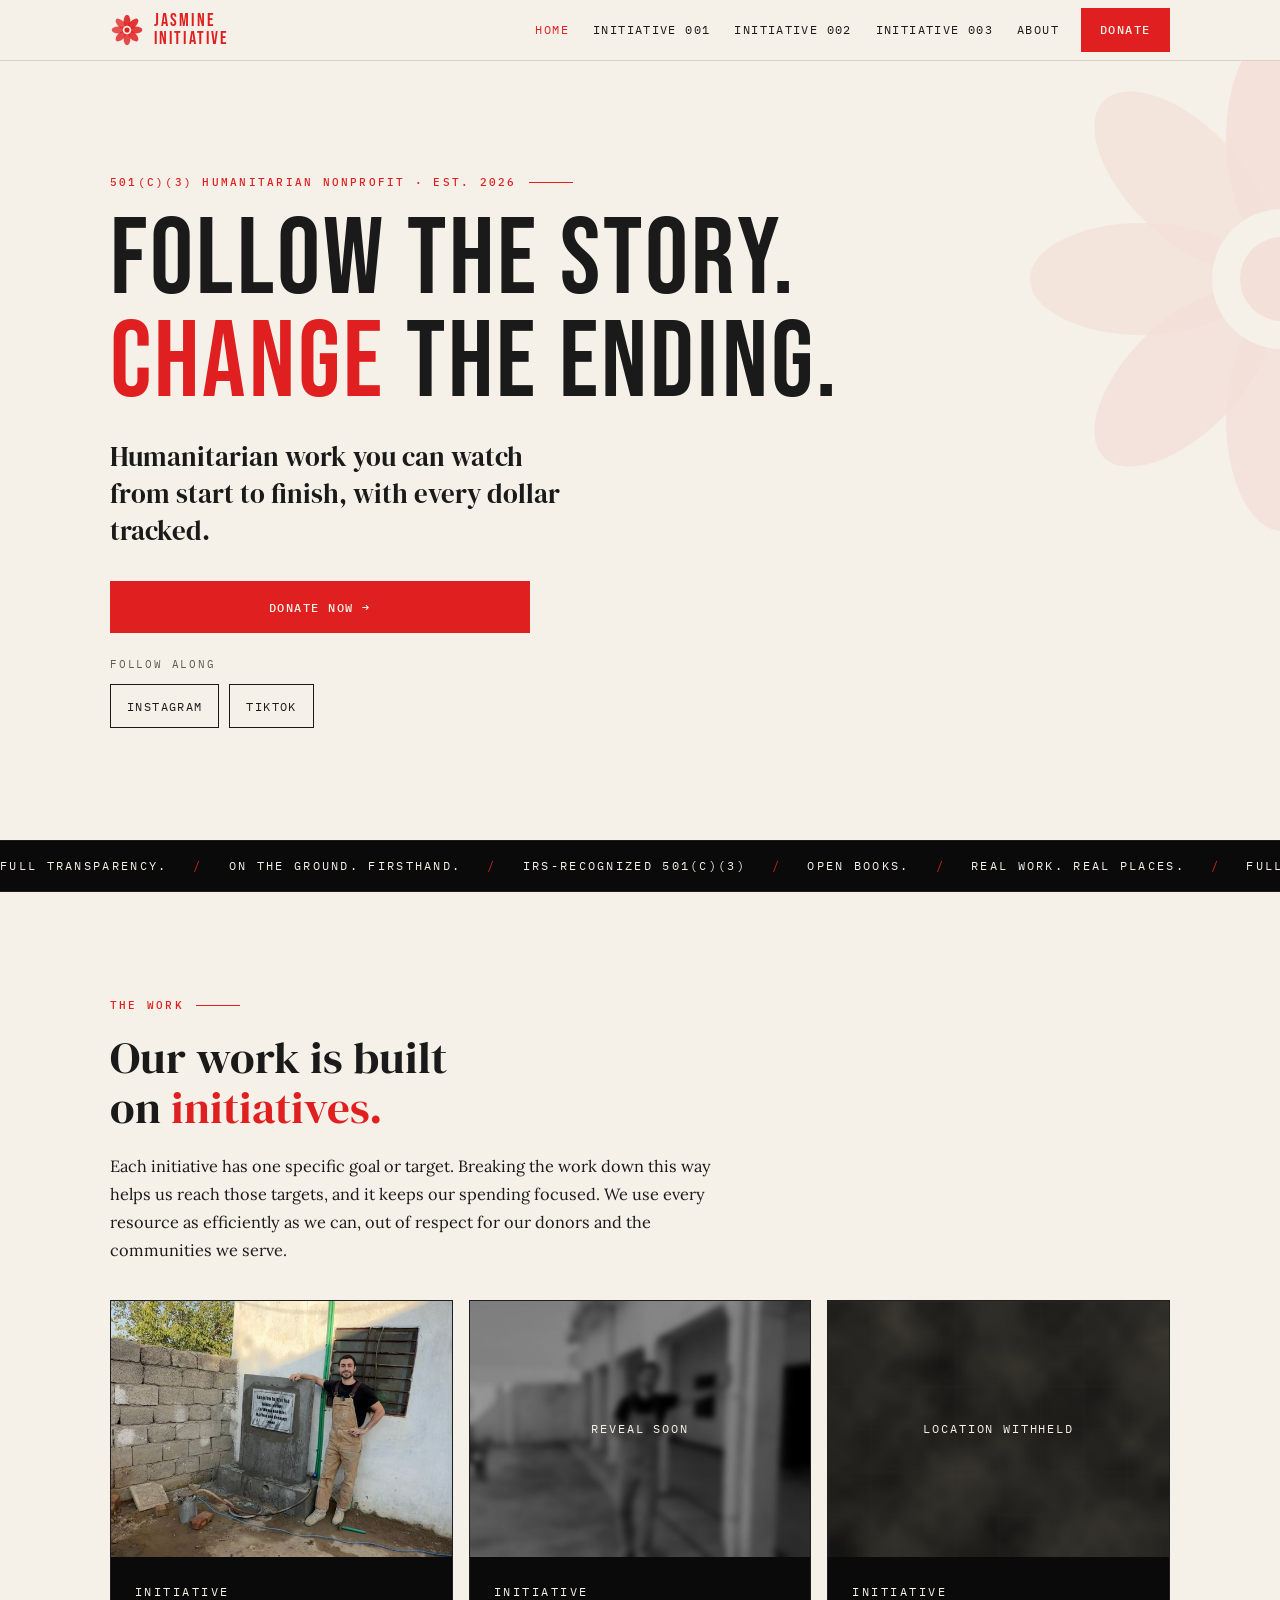
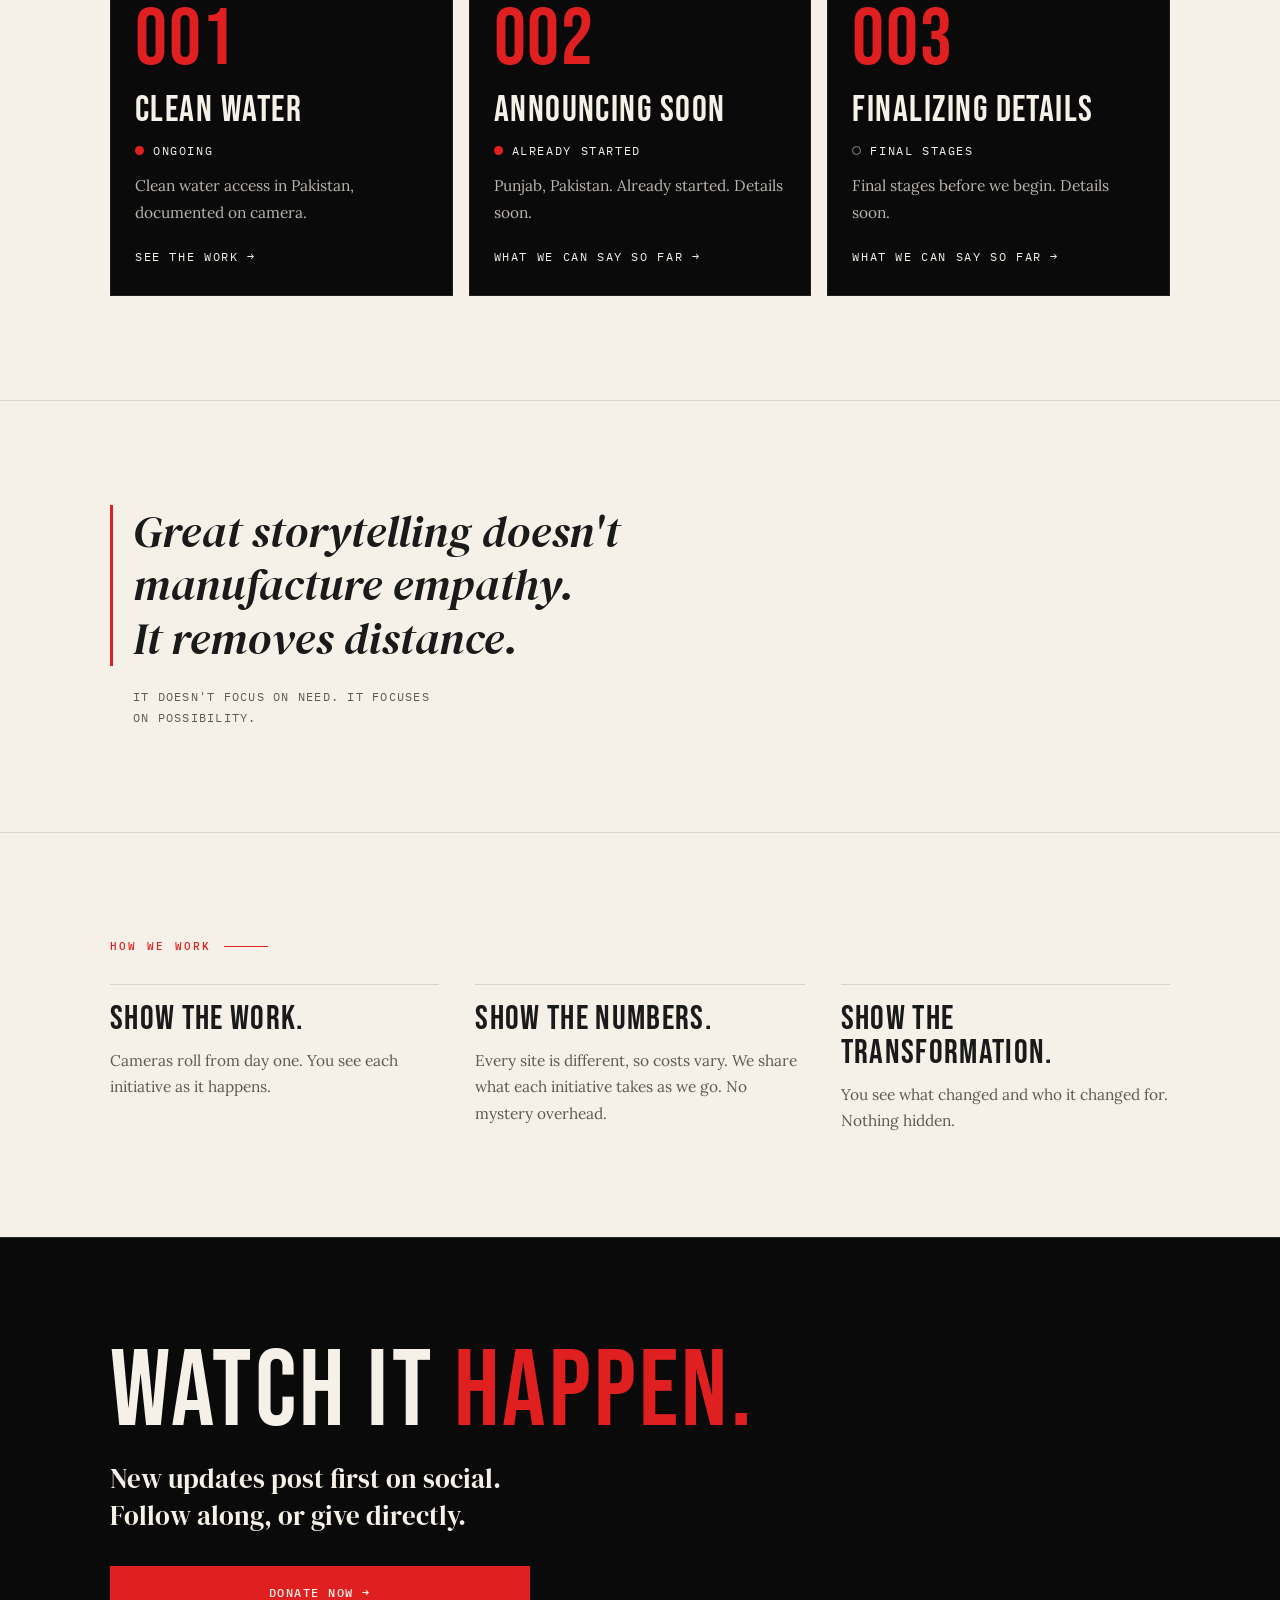
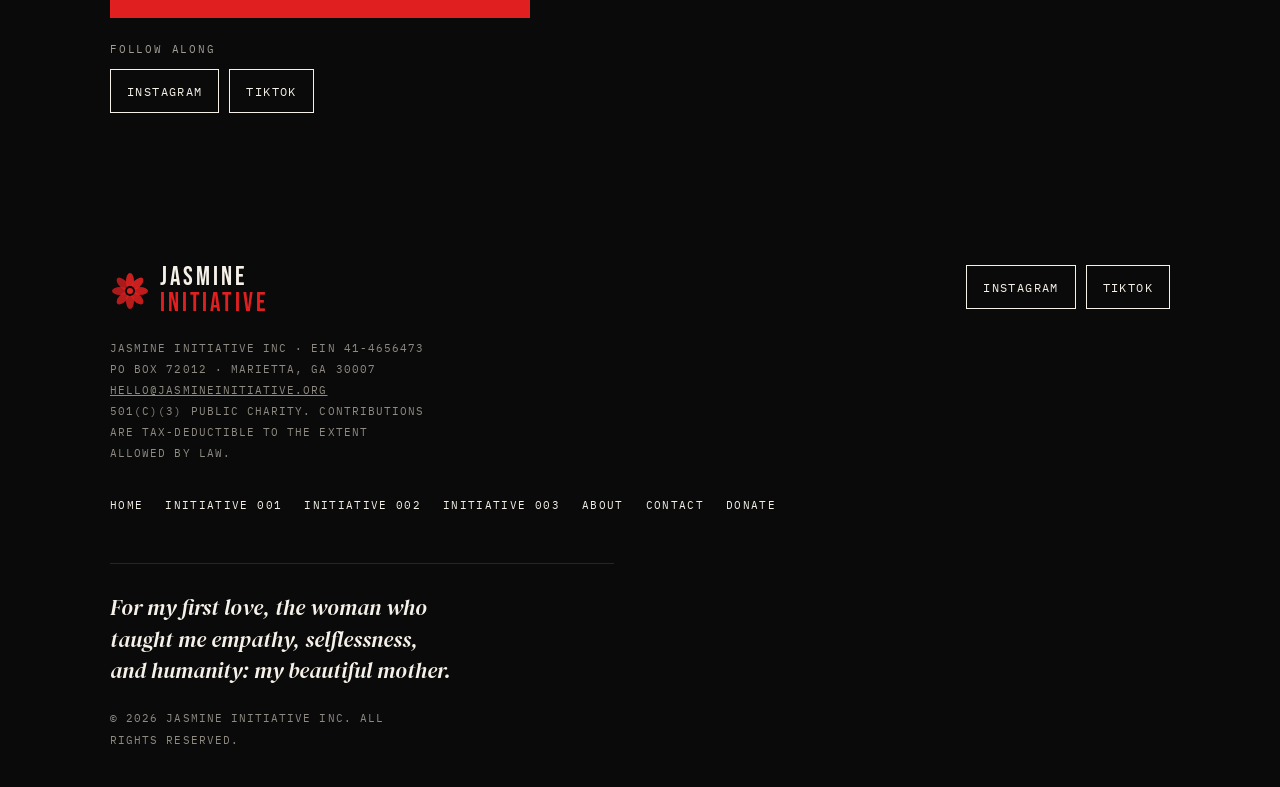
==== commit f9c676d5: "Homepage headline: make 'Change' the red accent word Co-Authored-By: Claude Sonnet 5.5 <noreply@anth" ====
--- a/index.html
+++ b/index.html
@@ -77,7 +77,7 @@
     <svg class="hero-flower" viewBox="0 0 40 40" aria-hidden="true"><use href="#flower"/></svg>
     <div class="wrap">
       <p class="eyebrow">501(c)(3) Humanitarian Nonprofit &middot; Est. 2026</p>
-      <h1 class="h1">Follow the story.<br>Change the <em>ending.</em></h1>
+      <h1 class="h1">Follow the story.<br><em>Change</em> the ending.</h1>
       <p class="lede">Humanitarian work you can watch from start to finish, with every dollar tracked.</p>
       <div class="cta">
         <a class="btn" href="donate/" data-nav>Donate now &rarr;</a>
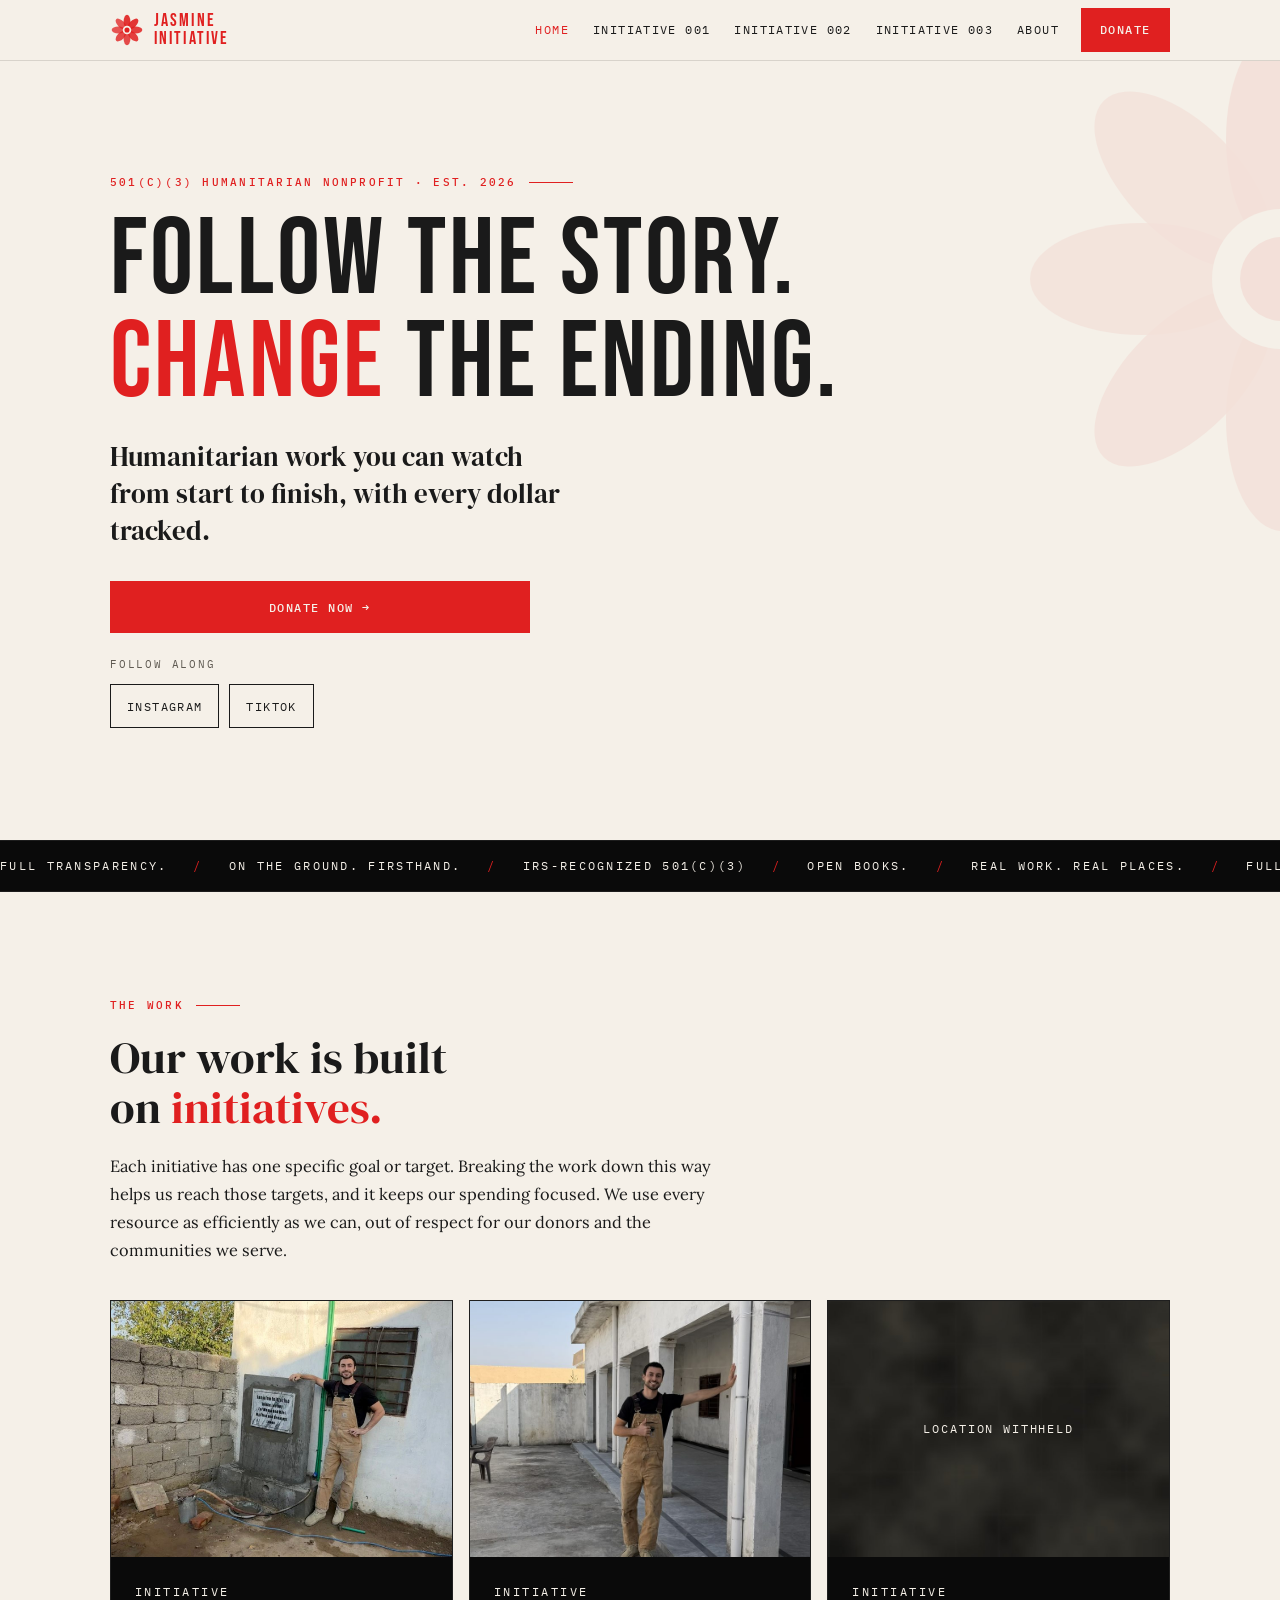
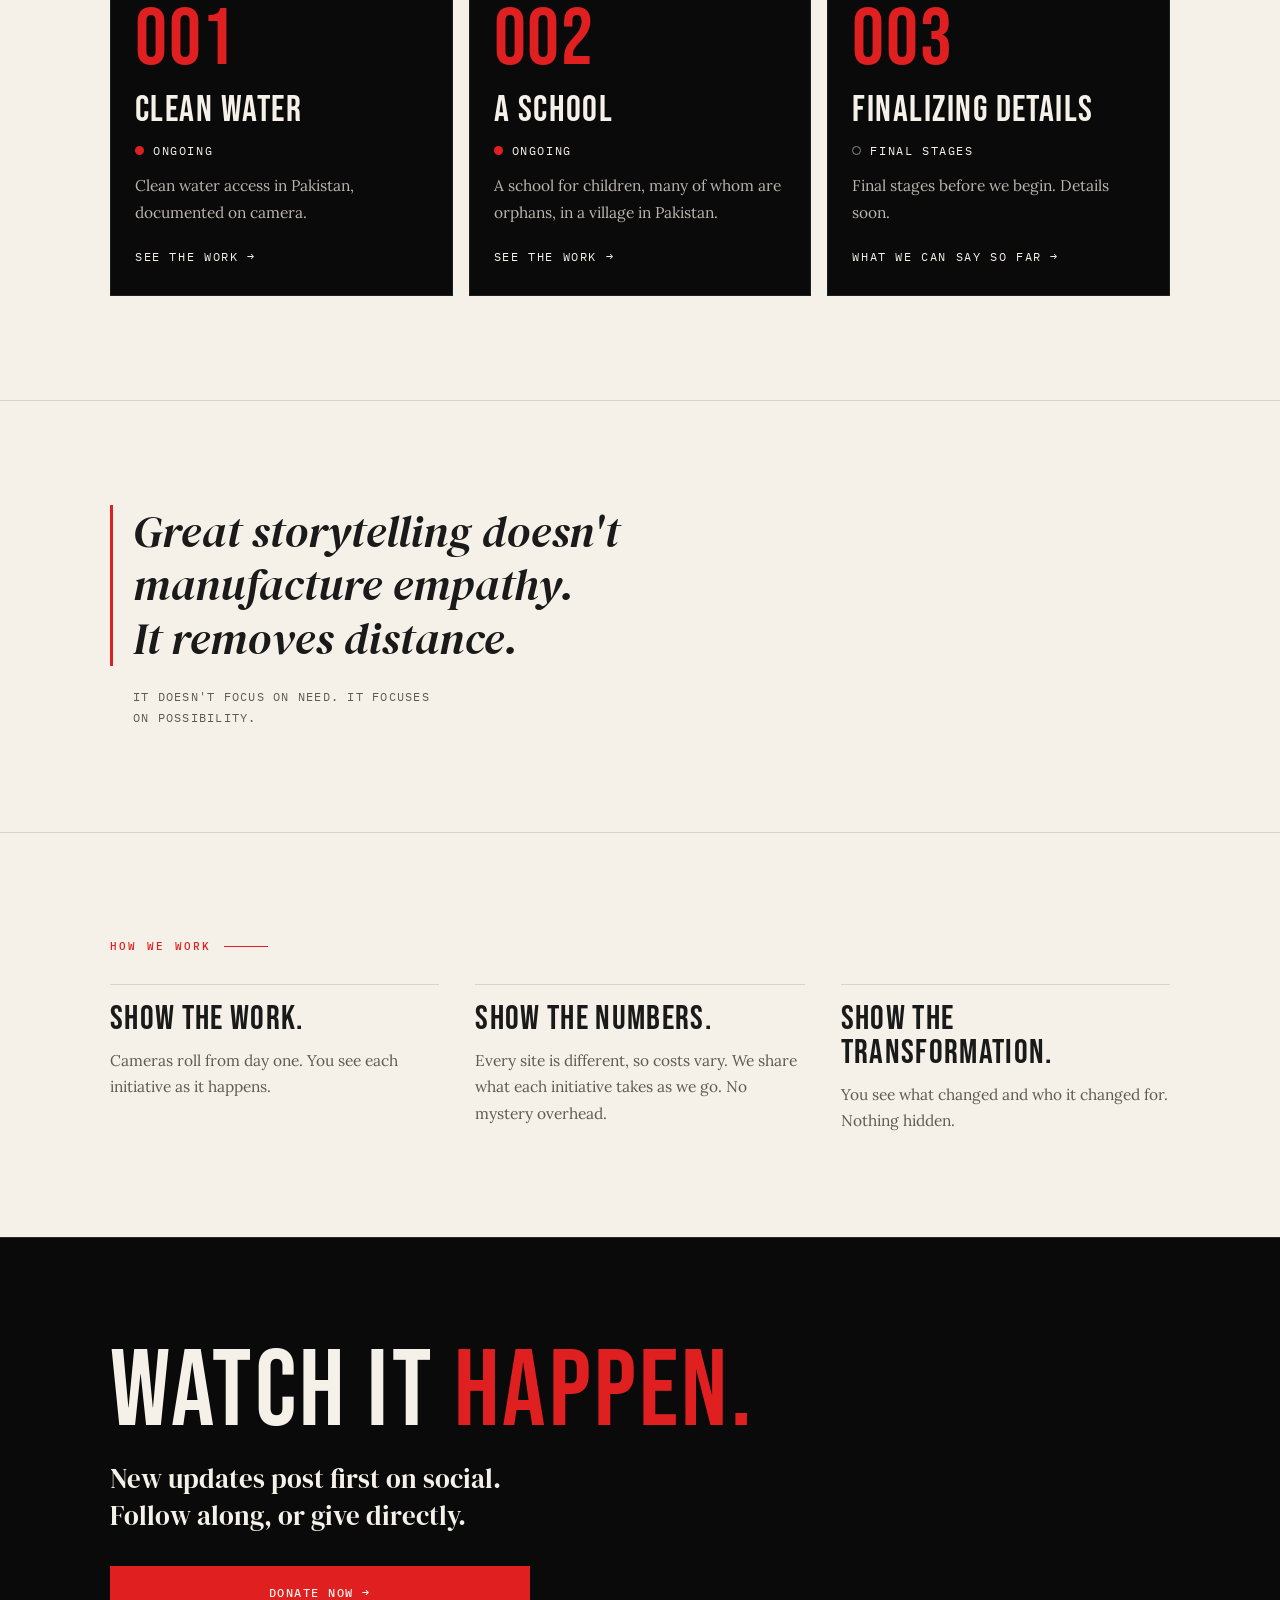
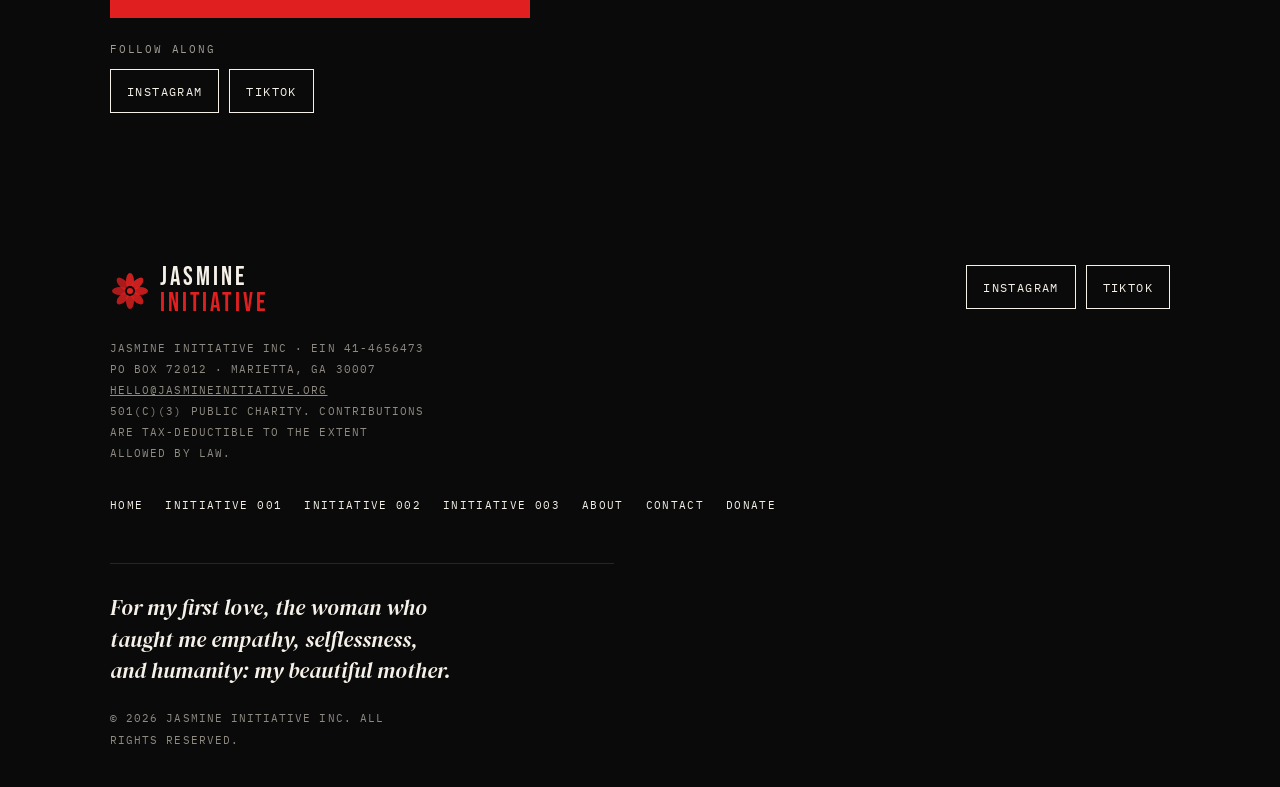
==== commit c90c3b6c: "Initiative 002: school page, home card, new photos Co-Authored-By: Claude Sonnet 5.5 <noreply@anthro" ====
--- a/index.html
+++ b/index.html
@@ -12,13 +12,13 @@
 <meta property="og:description" content="Humanitarian work you can watch from start to finish, with every dollar tracked. A 501(c)(3) public charity.">
 <meta name="twitter:card" content="summary_large_image">
 <meta property="og:url" content="https://jasmineinitiative.org/">
-<meta property="og:image" content="https://jasmineinitiative.org/img/share.jpg">
+<meta property="og:image" content="https://jasmineinitiative.org/img/share-flower.jpg">
 <link rel="canonical" href="https://jasmineinitiative.org/">
 <link rel="icon" href="data:image/svg+xml,%3Csvg xmlns='http://www.w3.org/2000/svg' viewBox='0 0 40 40'%3E%3Crect width='40' height='40' fill='%230A0A0A'/%3E%3Cg fill='%23E02020'%3E%3Cellipse cx='20' cy='10' rx='4' ry='8'/%3E%3Cellipse cx='20' cy='10' rx='4' ry='8' transform='rotate(45 20 20)'/%3E%3Cellipse cx='20' cy='10' rx='4' ry='8' transform='rotate(90 20 20)'/%3E%3Cellipse cx='20' cy='10' rx='4' ry='8' transform='rotate(135 20 20)'/%3E%3Cellipse cx='20' cy='10' rx='4' ry='8' transform='rotate(180 20 20)'/%3E%3Cellipse cx='20' cy='10' rx='4' ry='8' transform='rotate(225 20 20)'/%3E%3Cellipse cx='20' cy='10' rx='4' ry='8' transform='rotate(270 20 20)'/%3E%3Cellipse cx='20' cy='10' rx='4' ry='8' transform='rotate(315 20 20)'/%3E%3C/g%3E%3Ccircle cx='20' cy='20' r='5' fill='%230A0A0A'/%3E%3Ccircle cx='20' cy='20' r='3' fill='%23E02020'/%3E%3C/svg%3E">
 <link rel="preconnect" href="https://fonts.googleapis.com">
 <link rel="preconnect" href="https://fonts.gstatic.com" crossorigin>
 <link href="https://fonts.googleapis.com/css2?family=Bebas+Neue&family=DM+Serif+Display:ital@0;1&family=IBM+Plex+Mono:wght@400;500&family=Lora:ital,wght@0,400;0,500;1,400&display=swap" rel="stylesheet">
-<link rel="stylesheet" href="assets/site.css?v=7f39c078">
+<link rel="stylesheet" href="assets/site.css?v=051c69ce">
 </head>
 <body>
 <svg width="0" height="0" style="position:absolute" aria-hidden="true" focusable="false">
@@ -111,13 +111,13 @@
           </div>
         </a>
         <a class="card c" href="initiative-002/" data-nav>
-          <div class="c-media"><img src="img/initiative-002-teaser.jpg" width="800" height="600" loading="lazy" alt=""><span class="c-tag">Reveal soon</span></div>
+          <div class="c-media"><img src="img/initiative-002-card.jpg" width="800" height="600" loading="lazy" alt="Chuck standing beside the school building in Pakistan"></div>
           <div class="c-body">
             <div class="c-num"><span class="lab">Initiative</span><span class="n">002</span></div>
-            <h3>Announcing soon</h3>
-            <span class="status"><i aria-hidden="true"></i>Already started</span>
-            <p>Punjab, Pakistan. Already started. Details soon.</p>
-            <span class="go">What we can say so far &rarr;</span>
+            <h3>A school</h3>
+            <span class="status"><i aria-hidden="true"></i>Ongoing</span>
+            <p>A school for children, many of whom are orphans, in a village in Pakistan.</p>
+            <span class="go">See the work &rarr;</span>
           </div>
         </a>
         <a class="card c" href="initiative-003/" data-nav>
@@ -188,6 +188,6 @@
   </div>
 </footer>
 
-<script src="assets/site.js?v=7f39c078"></script>
+<script src="assets/site.js?v=051c69ce"></script>
 </body>
 </html>
--- a/assets/site.css
+++ b/assets/site.css
@@ -15,6 +15,10 @@
 @media(min-width:860px){.give-grid{grid-template-columns:1fr minmax(0,520px);align-items:start}.give{justify-self:end}}
 .give{position:relative}
 .give dbox-widget{display:block;min-height:420px;position:relative}
+@media(max-width:859px){.give-lede{display:none}.give-promise{margin-top:18px}}
+@media(min-width:860px){.m-only{display:none}}
+.give-promise{margin:22px 0 0;padding-left:16px;border-left:3px solid var(--red);font-size:1rem;line-height:1.6;max-width:34em}
+.give-promise strong{font-weight:700}
 .give-loading{position:absolute;top:24px;left:0;right:0;margin:0;font-family:var(--mono);font-size:.78rem;letter-spacing:.12em;text-transform:uppercase;color:var(--muted,#555)}
 .give-loading[hidden]{display:none}
 .give-note{font-family:var(--mono);font-size:.74rem;line-height:1.7;margin:18px 0 0;color:var(--muted,#555)}
